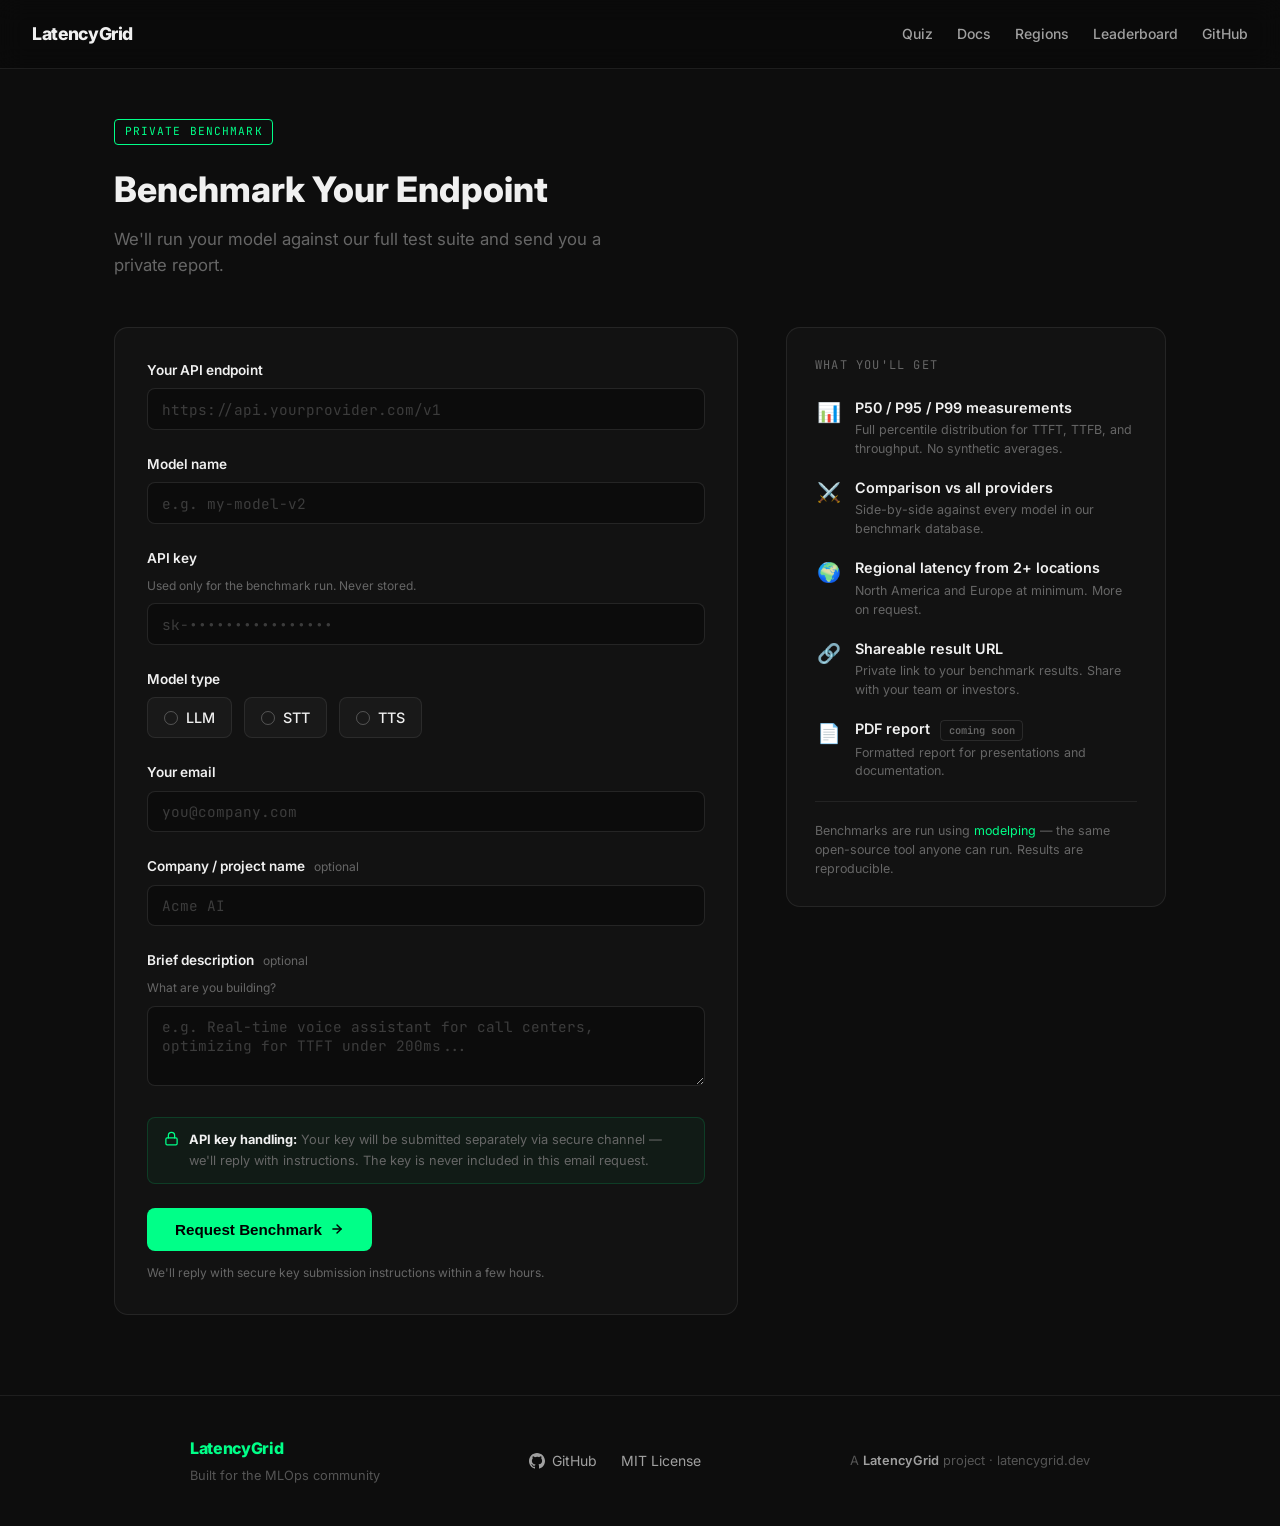
==== benchmark.html @ bfc7b5b6 "feat: stack recommendation quiz, private benchmark form, roadmap update" ====
<!DOCTYPE html>
<html lang="en">
<head>
  <meta charset="UTF-8" />
  <meta name="viewport" content="width=device-width, initial-scale=1.0" />
  <title>Benchmark Your Endpoint — LatencyGrid</title>
  <meta name="description" content="Request a private latency benchmark for your model endpoint. We'll run our full test suite and send you a private P50/P95/P99 report." />

  <meta property="og:title" content="Benchmark Your Endpoint — LatencyGrid" />
  <meta property="og:description" content="Request a private benchmark for your model. P50/P95/P99, regional latency, comparison vs all major providers." />
  <meta property="og:url" content="https://latencygrid.dev/benchmark" />
  <meta property="og:type" content="website" />
  <meta property="og:image" content="https://latencygrid.dev/og-image.png" />
  <meta name="twitter:card" content="summary_large_image" />

  <link rel="preconnect" href="https://fonts.googleapis.com" />
  <link rel="preconnect" href="https://fonts.gstatic.com" crossorigin />
  <link href="https://fonts.googleapis.com/css2?family=Inter:wght@400;500;600;700;800&family=JetBrains+Mono:wght@400;500;600&display=swap" rel="stylesheet" />
  <link rel="stylesheet" href="styles.css" />

  <style>
    /* ── Benchmark page styles ── */
    .benchmark-main {
      max-width: 1100px;
      margin: 0 auto;
      padding: 3rem 1.5rem 5rem;
    }

    .benchmark-header {
      margin-bottom: 3rem;
    }

    .benchmark-header-badge {
      display: inline-block;
      font-size: 0.7rem;
      font-family: 'JetBrains Mono', monospace;
      color: var(--accent);
      border: 1px solid var(--accent);
      padding: 0.2rem 0.6rem;
      border-radius: 4px;
      text-transform: uppercase;
      letter-spacing: 0.1em;
      margin-bottom: 1rem;
    }

    .benchmark-header h1 {
      font-size: 2.2rem;
      font-weight: 800;
      color: var(--text);
      margin-bottom: 0.5rem;
    }

    .benchmark-header p {
      color: var(--dim);
      font-size: 1.05rem;
      max-width: 520px;
    }

    /* Two-col layout */
    .benchmark-layout {
      display: grid;
      grid-template-columns: 1fr 380px;
      gap: 3rem;
      align-items: start;
    }

    @media (max-width: 820px) {
      .benchmark-layout {
        grid-template-columns: 1fr;
      }
      .benchmark-what-youll-get {
        order: -1;
      }
    }

    /* ── Form ── */
    .benchmark-form {
      background: rgba(255,255,255,0.025);
      border: 1px solid rgba(255,255,255,0.08);
      border-radius: 14px;
      padding: 2rem;
    }

    .form-group {
      margin-bottom: 1.5rem;
    }

    .form-label {
      display: block;
      font-size: 0.85rem;
      font-weight: 600;
      color: var(--text);
      margin-bottom: 0.4rem;
    }

    .form-label-optional {
      font-weight: 400;
      color: var(--dim);
      font-size: 0.75rem;
      margin-left: 0.4rem;
    }

    .form-hint {
      font-size: 0.75rem;
      color: var(--dim);
      margin-bottom: 0.5rem;
    }

    .form-input,
    .form-textarea {
      width: 100%;
      background: rgba(0,0,0,0.3);
      border: 1px solid rgba(255,255,255,0.1);
      border-radius: 8px;
      padding: 0.65rem 0.85rem;
      font-size: 0.9rem;
      font-family: 'JetBrains Mono', monospace;
      color: var(--text);
      outline: none;
      transition: border-color 0.2s;
      box-sizing: border-box;
    }

    .form-input::placeholder,
    .form-textarea::placeholder {
      color: rgba(255,255,255,0.2);
    }

    .form-input:focus,
    .form-textarea:focus {
      border-color: rgba(0,255,136,0.4);
    }

    .form-textarea {
      resize: vertical;
      min-height: 80px;
    }

    /* Radio group */
    .form-radio-group {
      display: flex;
      gap: 0.75rem;
      flex-wrap: wrap;
    }

    .form-radio-label {
      display: flex;
      align-items: center;
      gap: 0.5rem;
      cursor: pointer;
      padding: 0.5rem 1rem;
      background: rgba(255,255,255,0.03);
      border: 1.5px solid rgba(255,255,255,0.08);
      border-radius: 8px;
      font-size: 0.9rem;
      font-weight: 500;
      color: var(--text);
      transition: border-color 0.2s, background 0.2s;
      user-select: none;
    }

    .form-radio-label:hover {
      border-color: rgba(255,255,255,0.2);
    }

    .form-radio-label input[type="radio"] {
      display: none;
    }

    .form-radio-label:has(input:checked) {
      border-color: var(--accent);
      background: rgba(0,255,136,0.06);
    }

    .form-radio-dot {
      width: 14px;
      height: 14px;
      border-radius: 50%;
      border: 1.5px solid rgba(255,255,255,0.25);
      display: flex;
      align-items: center;
      justify-content: center;
      flex-shrink: 0;
      transition: border-color 0.2s;
    }

    .form-radio-label:has(input:checked) .form-radio-dot {
      border-color: var(--accent);
      background: var(--accent);
    }

    /* Privacy note */
    .form-privacy-note {
      display: flex;
      align-items: flex-start;
      gap: 0.6rem;
      background: rgba(0,255,136,0.04);
      border: 1px solid rgba(0,255,136,0.15);
      border-radius: 8px;
      padding: 0.75rem 1rem;
      font-size: 0.8rem;
      color: var(--dim);
      margin-bottom: 1.5rem;
    }

    .form-privacy-note svg {
      flex-shrink: 0;
      margin-top: 1px;
      color: var(--accent);
    }

    /* Submit */
    .form-submit {
      display: inline-flex;
      align-items: center;
      gap: 0.5rem;
      padding: 0.8rem 1.75rem;
      background: var(--accent);
      color: #000;
      font-weight: 700;
      font-size: 0.95rem;
      border: none;
      border-radius: 8px;
      cursor: pointer;
      transition: opacity 0.2s, transform 0.15s;
    }

    .form-submit:hover {
      opacity: 0.88;
      transform: translateY(-1px);
    }

    .form-key-note {
      margin-top: 0.75rem;
      font-size: 0.75rem;
      color: var(--dim);
    }

    /* ── Confirmation ── */
    .form-confirmation {
      display: none;
      text-align: center;
      padding: 3rem 1.5rem;
      animation: confReveal 0.4s ease both;
    }

    @keyframes confReveal {
      from { opacity: 0; transform: scale(0.95); }
      to   { opacity: 1; transform: scale(1); }
    }

    .form-confirmation-icon {
      font-size: 3rem;
      margin-bottom: 1rem;
    }

    .form-confirmation h3 {
      font-size: 1.4rem;
      font-weight: 700;
      color: var(--text);
      margin-bottom: 0.5rem;
    }

    .form-confirmation p {
      color: var(--dim);
      font-size: 0.95rem;
    }

    /* ── What you'll get ── */
    .benchmark-what-youll-get {
      position: sticky;
      top: 2rem;
    }

    .wyg-card {
      background: rgba(255,255,255,0.025);
      border: 1px solid rgba(255,255,255,0.08);
      border-radius: 14px;
      padding: 1.75rem;
    }

    .wyg-title {
      font-size: 0.75rem;
      font-family: 'JetBrains Mono', monospace;
      color: var(--dim);
      text-transform: uppercase;
      letter-spacing: 0.1em;
      margin-bottom: 1.25rem;
    }

    .wyg-item {
      display: flex;
      align-items: flex-start;
      gap: 0.75rem;
      margin-bottom: 1.1rem;
    }

    .wyg-item:last-child {
      margin-bottom: 0;
    }

    .wyg-icon {
      font-size: 1.2rem;
      flex-shrink: 0;
      width: 1.75rem;
      text-align: center;
      margin-top: 1px;
    }

    .wyg-item-content {
    }

    .wyg-item-title {
      font-size: 0.9rem;
      font-weight: 600;
      color: var(--text);
      margin-bottom: 0.15rem;
    }

    .wyg-item-sub {
      font-size: 0.78rem;
      color: var(--dim);
      line-height: 1.5;
    }

    .wyg-coming-soon {
      display: inline-block;
      font-size: 0.65rem;
      font-family: 'JetBrains Mono', monospace;
      color: var(--dim);
      border: 1px solid rgba(255,255,255,0.1);
      padding: 0.1rem 0.45rem;
      border-radius: 4px;
      margin-left: 0.4rem;
      vertical-align: middle;
    }

    .wyg-divider {
      border: none;
      border-top: 1px solid rgba(255,255,255,0.07);
      margin: 1.25rem 0;
    }

    .wyg-note {
      font-size: 0.78rem;
      color: var(--dim);
      line-height: 1.5;
    }

    /* CSS variables fallbacks */
    :root {
      --accent: #00ff88;
      --dim: #666;
      --text: #f0f0f0;
      --bg: #0d0d0d;
    }
  </style>
</head>
<body>

  <!-- NAV -->
  <section class="hero" style="padding-bottom: 0; min-height: auto;">
    <nav class="nav">
      <a href="/" class="nav-logo" style="text-decoration:none; color: inherit;">LatencyGrid</a>
      <div class="nav-links">
        <a href="/quiz">Quiz</a>
        <a href="/#quickstart">Docs</a>
        <a href="/regions">Regions</a>
        <a href="/leaderboard">Leaderboard</a>
        <a href="https://github.com/latencygrid/modelping" target="_blank" rel="noopener">GitHub</a>
      </div>
    </nav>
  </section>

  <!-- MAIN -->
  <main class="benchmark-main">

    <div class="benchmark-header">
      <div class="benchmark-header-badge">Private benchmark</div>
      <h1>Benchmark Your Endpoint</h1>
      <p>We'll run your model against our full test suite and send you a private report.</p>
    </div>

    <div class="benchmark-layout">

      <!-- ── Form column ── -->
      <div>
        <div class="benchmark-form" id="benchmarkForm">

          <div class="form-group">
            <label class="form-label" for="apiEndpoint">Your API endpoint</label>
            <input class="form-input" type="url" id="apiEndpoint" name="apiEndpoint"
              placeholder="https://api.yourprovider.com/v1" required />
          </div>

          <div class="form-group">
            <label class="form-label" for="modelName">Model name</label>
            <input class="form-input" type="text" id="modelName" name="modelName"
              placeholder="e.g. my-model-v2" required />
          </div>

          <div class="form-group">
            <label class="form-label" for="apiKey">API key</label>
            <div class="form-hint">Used only for the benchmark run. Never stored.</div>
            <input class="form-input" type="password" id="apiKey" name="apiKey"
              placeholder="sk-••••••••••••••••" autocomplete="off" required />
          </div>

          <div class="form-group">
            <label class="form-label">Model type</label>
            <div class="form-radio-group">
              <label class="form-radio-label">
                <input type="radio" name="modelType" value="LLM" />
                <span class="form-radio-dot"></span>
                LLM
              </label>
              <label class="form-radio-label">
                <input type="radio" name="modelType" value="STT" />
                <span class="form-radio-dot"></span>
                STT
              </label>
              <label class="form-radio-label">
                <input type="radio" name="modelType" value="TTS" />
                <span class="form-radio-dot"></span>
                TTS
              </label>
            </div>
          </div>

          <div class="form-group">
            <label class="form-label" for="email">Your email</label>
            <input class="form-input" type="email" id="email" name="email"
              placeholder="you@company.com" required />
          </div>

          <div class="form-group">
            <label class="form-label" for="company">
              Company / project name
              <span class="form-label-optional">optional</span>
            </label>
            <input class="form-input" type="text" id="company" name="company"
              placeholder="Acme AI" />
          </div>

          <div class="form-group">
            <label class="form-label" for="description">
              Brief description
              <span class="form-label-optional">optional</span>
            </label>
            <div class="form-hint">What are you building?</div>
            <textarea class="form-textarea" id="description" name="description" rows="3"
              placeholder="e.g. Real-time voice assistant for call centers, optimizing for TTFT under 200ms..."></textarea>
          </div>

          <div class="form-privacy-note">
            <svg width="15" height="15" viewBox="0 0 24 24" fill="none" stroke="currentColor" stroke-width="2" stroke-linecap="round" stroke-linejoin="round">
              <rect x="3" y="11" width="18" height="11" rx="2" ry="2"></rect>
              <path d="M7 11V7a5 5 0 0 1 10 0v4"></path>
            </svg>
            <span>
              <strong style="color: var(--text);">API key handling:</strong> Your key will be submitted separately via secure channel — we'll reply with instructions. The key is never included in this email request.
            </span>
          </div>

          <button class="form-submit" onclick="submitForm()">
            Request Benchmark
            <svg width="14" height="14" viewBox="0 0 24 24" fill="none" stroke="currentColor" stroke-width="2.5" stroke-linecap="round" stroke-linejoin="round">
              <line x1="5" y1="12" x2="19" y2="12"></line>
              <polyline points="12 5 19 12 12 19"></polyline>
            </svg>
          </button>
          <div class="form-key-note">We'll reply with secure key submission instructions within a few hours.</div>
        </div>

        <!-- Confirmation -->
        <div class="benchmark-form form-confirmation" id="formConfirmation">
          <div class="form-confirmation-icon">✅</div>
          <h3>Request received.</h3>
          <p>We'll be in touch within 24 hours with your benchmark results.<br>
          Check your inbox — we'll reply with secure key submission instructions first.</p>
        </div>
      </div>

      <!-- ── What you'll get column ── -->
      <div class="benchmark-what-youll-get">
        <div class="wyg-card">
          <div class="wyg-title">What you'll get</div>

          <div class="wyg-item">
            <div class="wyg-icon">📊</div>
            <div class="wyg-item-content">
              <div class="wyg-item-title">P50 / P95 / P99 measurements</div>
              <div class="wyg-item-sub">Full percentile distribution for TTFT, TTFB, and throughput. No synthetic averages.</div>
            </div>
          </div>

          <div class="wyg-item">
            <div class="wyg-icon">⚔️</div>
            <div class="wyg-item-content">
              <div class="wyg-item-title">Comparison vs all providers</div>
              <div class="wyg-item-sub">Side-by-side against every model in our benchmark database.</div>
            </div>
          </div>

          <div class="wyg-item">
            <div class="wyg-icon">🌍</div>
            <div class="wyg-item-content">
              <div class="wyg-item-title">Regional latency from 2+ locations</div>
              <div class="wyg-item-sub">North America and Europe at minimum. More on request.</div>
            </div>
          </div>

          <div class="wyg-item">
            <div class="wyg-icon">🔗</div>
            <div class="wyg-item-content">
              <div class="wyg-item-title">Shareable result URL</div>
              <div class="wyg-item-sub">Private link to your benchmark results. Share with your team or investors.</div>
            </div>
          </div>

          <div class="wyg-item">
            <div class="wyg-icon">📄</div>
            <div class="wyg-item-content">
              <div class="wyg-item-title">
                PDF report
                <span class="wyg-coming-soon">coming soon</span>
              </div>
              <div class="wyg-item-sub">Formatted report for presentations and documentation.</div>
            </div>
          </div>

          <hr class="wyg-divider" />

          <div class="wyg-note">
            Benchmarks are run using <a href="https://github.com/latencygrid/modelping" target="_blank" rel="noopener" style="color: var(--accent);">modelping</a> — the same open-source tool anyone can run. Results are reproducible.
          </div>
        </div>
      </div>

    </div>
  </main>

  <!-- FOOTER -->
  <footer class="footer">
    <div class="container footer-inner">
      <div class="footer-brand">
        <span class="footer-logo">LatencyGrid</span>
        <span class="footer-tagline">Built for the MLOps community</span>
      </div>
      <div class="footer-links">
        <a href="https://github.com/latencygrid/modelping" target="_blank" rel="noopener">
          <svg width="16" height="16" viewBox="0 0 24 24" fill="currentColor">
            <path d="M12 0C5.374 0 0 5.373 0 12c0 5.302 3.438 9.8 8.207 11.387.599.111.793-.261.793-.577v-2.234c-3.338.726-4.033-1.416-4.033-1.416-.546-1.387-1.333-1.756-1.333-1.756-1.089-.745.083-.729.083-.729 1.205.084 1.839 1.237 1.839 1.237 1.07 1.834 2.807 1.304 3.492.997.107-.775.418-1.305.762-1.604-2.665-.305-5.467-1.334-5.467-5.931 0-1.311.469-2.381 1.236-3.221-.124-.303-.535-1.524.117-3.176 0 0 1.008-.322 3.301 1.23A11.509 11.509 0 0 1 12 5.803c1.02.005 2.047.138 3.006.404 2.291-1.552 3.297-1.23 3.297-1.23.653 1.653.242 2.874.118 3.176.77.84 1.235 1.911 1.235 3.221 0 4.609-2.807 5.624-5.479 5.921.43.372.823 1.102.823 2.222v3.293c0 .319.192.694.801.576C20.566 21.797 24 17.3 24 12c0-6.627-5.373-12-12-12z"/>
          </svg>
          GitHub
        </a>
        <a href="https://github.com/latencygrid/modelping/blob/main/LICENSE" target="_blank" rel="noopener">MIT License</a>
      </div>
      <div class="footer-meta">
        A <strong>LatencyGrid</strong> project · <span class="dim">latencygrid.dev</span>
      </div>
    </div>
  </footer>

  <script>
    function submitForm() {
      // Gather values
      var endpoint = document.getElementById('apiEndpoint').value.trim();
      var modelName = document.getElementById('modelName').value.trim();
      var email = document.getElementById('email').value.trim();
      var company = document.getElementById('company').value.trim();
      var description = document.getElementById('description').value.trim();
      var modelTypeEl = document.querySelector('input[name="modelType"]:checked');
      var modelType = modelTypeEl ? modelTypeEl.value : '';

      // Basic validation
      if (!endpoint || !modelName || !email || !modelType) {
        alert('Please fill in the required fields: API endpoint, model name, model type, and email.');
        return;
      }

      // Build mailto body (exclude API key)
      var subject = 'Benchmark Request' + (company ? ' - ' + company : '');
      var bodyLines = [
        'Benchmark Request',
        '─────────────────',
        'API Endpoint: ' + endpoint,
        'Model Name: ' + modelName,
        'Model Type: ' + modelType,
        'Email: ' + email,
        'Company / Project: ' + (company || '(not provided)'),
        '',
        'Description:',
        description || '(not provided)',
        '',
        '─────────────────',
        'Note: API key will be shared separately via secure channel.',
        'Submitted via latencygrid.dev/benchmark'
      ];

      var mailtoUrl = 'mailto:hello@latencygrid.dev'
        + '?subject=' + encodeURIComponent(subject)
        + '&body=' + encodeURIComponent(bodyLines.join('\n'));

      // Open mailto
      window.location.href = mailtoUrl;

      // Show confirmation after a short delay (give client time to open mail app)
      setTimeout(function() {
        document.getElementById('benchmarkForm').style.display = 'none';
        var conf = document.getElementById('formConfirmation');
        conf.style.display = 'block';
      }, 800);
    }
  </script>
</body>
</html>
---- styles.css ----
/* ═══════════════════════════════════════════
   RESET & BASE
════════════════════════════════════════════ */
*, *::before, *::after {
  box-sizing: border-box;
  margin: 0;
  padding: 0;
}

:root {
  --bg: #0a0a0a;
  --bg-2: #111111;
  --bg-3: #181818;
  --bg-terminal: #0d0d0d;
  --border: #1e1e1e;
  --border-2: #2a2a2a;
  --accent: #00ff88;
  --accent-dim: #00cc6a;
  --accent-muted: rgba(0, 255, 136, 0.08);
  --text: #e8e8e8;
  --text-mid: #a0a0a0;
  --text-dim: #555;
  --red: #ff5f56;
  --yellow: #ffbd2e;
  --green-dot: #27c93f;
  --row-fast: #00ff88;
  --row-fast-bg: rgba(0, 255, 136, 0.06);
  --row-slow: #ff6b4a;
  --row-slow-bg: rgba(255, 107, 74, 0.07);
  --font-sans: 'Inter', -apple-system, BlinkMacSystemFont, sans-serif;
  --font-mono: 'JetBrains Mono', 'Fira Code', 'Cascadia Code', Consolas, monospace;
  --radius: 10px;
  --radius-sm: 6px;
}

html {
  scroll-behavior: smooth;
}

body {
  background: var(--bg);
  color: var(--text);
  font-family: var(--font-sans);
  font-size: 16px;
  line-height: 1.6;
  -webkit-font-smoothing: antialiased;
  -moz-osx-font-smoothing: grayscale;
}

a {
  color: inherit;
  text-decoration: none;
}

/* ═══════════════════════════════════════════
   NAV
════════════════════════════════════════════ */
.nav {
  display: flex;
  align-items: center;
  justify-content: space-between;
  padding: 1.25rem 2rem;
  border-bottom: 1px solid var(--border);
  position: sticky;
  top: 0;
  background: rgba(10, 10, 10, 0.92);
  backdrop-filter: blur(12px);
  z-index: 100;
}

.nav-logo {
  font-family: var(--font-sans);
  font-weight: 800;
  font-size: 1.1rem;
  letter-spacing: -0.02em;
  color: var(--accent);
}

.nav-links {
  display: flex;
  gap: 1.5rem;
}

.nav-links a {
  color: var(--text-mid);
  font-size: 0.875rem;
  font-weight: 500;
  transition: color 0.15s;
}

.nav-links a:hover {
  color: var(--text);
}

/* ═══════════════════════════════════════════
   HERO
════════════════════════════════════════════ */
.hero {
  min-height: 100vh;
  display: flex;
  flex-direction: column;
}

.hero-content {
  flex: 1;
  display: flex;
  flex-direction: column;
  align-items: center;
  justify-content: center;
  text-align: center;
  padding: 5rem 2rem 4rem;
  max-width: 800px;
  margin: 0 auto;
  width: 100%;
}

.hero-badge {
  display: inline-block;
  background: var(--accent-muted);
  border: 1px solid rgba(0, 255, 136, 0.2);
  color: var(--accent);
  font-family: var(--font-mono);
  font-size: 0.72rem;
  font-weight: 500;
  letter-spacing: 0.05em;
  text-transform: uppercase;
  padding: 0.3rem 0.9rem;
  border-radius: 100px;
  margin-bottom: 2rem;
}

.hero-title {
  margin-bottom: 1rem;
}

.wordmark {
  font-size: clamp(3rem, 8vw, 5.5rem);
  font-weight: 800;
  letter-spacing: -0.04em;
  background: linear-gradient(135deg, #ffffff 0%, #a0a0a0 100%);
  -webkit-background-clip: text;
  -webkit-text-fill-color: transparent;
  background-clip: text;
  line-height: 1;
}

.hero-tagline {
  font-size: clamp(1rem, 2.5vw, 1.25rem);
  color: var(--accent);
  font-weight: 600;
  margin-bottom: 1rem;
  letter-spacing: -0.01em;
}

.hero-sub {
  font-size: 1rem;
  color: var(--text-mid);
  max-width: 520px;
  line-height: 1.7;
  margin-bottom: 2.5rem;
}

/* CTAs */
.hero-ctas {
  display: flex;
  align-items: center;
  gap: 1rem;
  flex-wrap: wrap;
  justify-content: center;
  margin-bottom: 4rem;
}

.pip-cmd {
  display: flex;
  align-items: center;
  gap: 0.6rem;
  background: var(--bg-3);
  border: 1px solid var(--border-2);
  border-radius: var(--radius-sm);
  padding: 0.65rem 1rem;
  font-family: var(--font-mono);
  font-size: 0.9rem;
  cursor: pointer;
  transition: border-color 0.15s, background 0.15s;
  user-select: none;
}

.pip-cmd:hover {
  border-color: rgba(0, 255, 136, 0.3);
  background: var(--bg-2);
}

.pip-cmd.copied {
  border-color: var(--accent);
  background: var(--accent-muted);
}

.pip-prompt {
  color: var(--accent);
  font-weight: 600;
}

.pip-text {
  color: var(--text);
}

.copy-btn {
  background: none;
  border: none;
  cursor: pointer;
  color: var(--text-dim);
  padding: 0;
  display: flex;
  align-items: center;
  transition: color 0.15s;
  line-height: 1;
}

.copy-btn:hover {
  color: var(--accent);
}

.btn-github {
  display: inline-flex;
  align-items: center;
  gap: 0.4rem;
  background: var(--bg-3);
  border: 1px solid var(--border-2);
  color: var(--text);
  font-size: 0.9rem;
  font-weight: 500;
  padding: 0.65rem 1.2rem;
  border-radius: var(--radius-sm);
  transition: border-color 0.15s, color 0.15s;
}

.btn-github:hover {
  border-color: var(--border-2);
  color: var(--accent);
}

/* ═══════════════════════════════════════════
   TERMINAL COMPONENT
════════════════════════════════════════════ */
.terminal-window {
  background: var(--bg-terminal);
  border: 1px solid var(--border-2);
  border-radius: var(--radius);
  overflow: hidden;
  width: 100%;
  box-shadow: 0 20px 60px rgba(0, 0, 0, 0.5), 0 0 0 1px rgba(255,255,255,0.03);
}

.terminal-bar {
  display: flex;
  align-items: center;
  gap: 0.5rem;
  padding: 0.75rem 1rem;
  background: var(--bg-3);
  border-bottom: 1px solid var(--border);
}

.dot {
  width: 12px;
  height: 12px;
  border-radius: 50%;
}

.dot.red    { background: var(--red); }
.dot.yellow { background: var(--yellow); }
.dot.green-dot { background: var(--green-dot); }

.terminal-title {
  margin-left: 0.5rem;
  font-family: var(--font-mono);
  font-size: 0.72rem;
  color: var(--text-dim);
  flex: 1;
  text-align: center;
}

.terminal-body {
  padding: 1.5rem;
  font-family: var(--font-mono);
  font-size: 0.82rem;
  line-height: 1.7;
  overflow-x: auto;
}

/* ═══════════════════════════════════════════
   HERO TERMINAL (animated)
════════════════════════════════════════════ */
.hero-terminal {
  width: 100%;
  max-width: 680px;
}

.hero-term-body {
  text-align: left;
}

.typewriter-wrap {
  margin-bottom: 1rem;
  white-space: nowrap;
  overflow: hidden;
}

.term-prompt {
  color: var(--accent);
  font-weight: 600;
}

.typewriter {
  color: var(--text);
  display: inline-block;
  overflow: hidden;
  white-space: nowrap;
  width: 0;
  animation: typing 1.5s steps(55) 0.3s forwards;
  vertical-align: middle;
}

.cursor {
  color: var(--accent);
  animation: blink 1s step-end infinite;
  font-weight: 100;
}

@keyframes typing {
  to { width: 88ch; }
}

@keyframes blink {
  0%, 100% { opacity: 1; }
  50% { opacity: 0; }
}

.term-line {
  white-space: pre;
  opacity: 0;
  animation: fadeUp 0.4s ease forwards;
  animation-delay: var(--d);
}

@keyframes fadeUp {
  from { opacity: 0; transform: translateY(4px); }
  to   { opacity: 1; transform: translateY(0); }
}

.term-output .accent {
  color: var(--accent);
  font-weight: 600;
}

.term-output .header-row {
  color: var(--text-mid);
}

.term-output .row-fast {
  color: var(--row-fast);
  background: var(--row-fast-bg);
  border-radius: 3px;
}

.term-output .row-mid {
  color: var(--text);
}

.term-output .row-slow {
  color: var(--row-slow);
  background: var(--row-slow-bg);
  border-radius: 3px;
}

.term-output .row-success {
  color: var(--accent);
}

/* ═══════════════════════════════════════════
   SAMPLE OUTPUT TERMINAL
════════════════════════════════════════════ */
.sample-body pre {
  font-family: var(--font-mono);
  font-size: 0.82rem;
  line-height: 1.75;
  white-space: pre;
  overflow-x: auto;
  color: var(--text);
}

.sample-body .dim    { color: var(--text-mid); }
.sample-body .accent { color: var(--accent); font-weight: 600; }
.sample-body .col-header { color: var(--text-mid); }

.sample-body .row-best {
  color: var(--row-fast);
  background: var(--row-fast-bg);
  display: block;
  border-radius: 3px;
}

.sample-body .row-good {
  color: #7dffb8;
  display: block;
}

.sample-body .row-mid2 {
  color: var(--text);
  display: block;
}

.sample-body .row-worst {
  color: var(--row-slow);
  background: var(--row-slow-bg);
  display: block;
  border-radius: 3px;
}

.sample-body .row-success {
  color: var(--accent);
}

/* ═══════════════════════════════════════════
   SECTIONS
════════════════════════════════════════════ */
.section {
  padding: 6rem 2rem;
}

.container {
  max-width: 900px;
  margin: 0 auto;
}

.section-title {
  font-size: clamp(1.6rem, 4vw, 2.2rem);
  font-weight: 700;
  letter-spacing: -0.03em;
  margin-bottom: 0.75rem;
  text-align: center;
}

.section-sub {
  text-align: center;
  color: var(--text-mid);
  font-size: 1rem;
  margin-bottom: 3rem;
  max-width: 540px;
  margin-left: auto;
  margin-right: auto;
}

/* Alternating bg */
.sample-section   { background: var(--bg); }
.features-section { background: var(--bg-2); border-top: 1px solid var(--border); border-bottom: 1px solid var(--border); }
.quickstart-section { background: var(--bg); }
.roadmap-section  { background: var(--bg-2); border-top: 1px solid var(--border); border-bottom: 1px solid var(--border); }
.providers-section  { background: var(--bg); border-top: 1px solid var(--border); }

/* ═══════════════════════════════════════════
   FEATURES GRID
════════════════════════════════════════════ */
.features-grid {
  display: grid;
  grid-template-columns: repeat(3, 1fr);
  gap: 1.5rem;
}

.feature-card {
  background: var(--bg-3);
  border: 1px solid var(--border-2);
  border-radius: var(--radius);
  padding: 1.75rem 1.5rem;
  transition: border-color 0.2s;
}

.feature-card:hover {
  border-color: rgba(0, 255, 136, 0.25);
}

.feature-icon {
  font-size: 1.75rem;
  margin-bottom: 1rem;
}

.feature-card h3 {
  font-size: 1rem;
  font-weight: 700;
  margin-bottom: 0.5rem;
  color: var(--text);
}

.feature-card p {
  font-size: 0.875rem;
  color: var(--text-mid);
  line-height: 1.65;
}

.feature-card code {
  font-family: var(--font-mono);
  font-size: 0.8rem;
  color: var(--accent);
  background: var(--accent-muted);
  padding: 0.1em 0.4em;
  border-radius: 3px;
}

/* ═══════════════════════════════════════════
   QUICK START TERMINAL
════════════════════════════════════════════ */
.code-body pre {
  font-family: var(--font-mono);
  font-size: 0.82rem;
  line-height: 1.8;
  color: var(--text);
  overflow-x: auto;
}

.code-body .comment  { color: #555; }
.code-body .cmd      { color: var(--text); }
.code-body .keyword  { color: #c792ea; }
.code-body .var      { color: #82aaff; }

/* ═══════════════════════════════════════════
   ROADMAP
════════════════════════════════════════════ */
.roadmap-list {
  display: flex;
  flex-direction: column;
  gap: 0.75rem;
  max-width: 560px;
  margin: 0 auto;
}

.roadmap-item {
  font-size: 0.95rem;
  line-height: 1.5;
  padding: 0.15rem 0;
  list-style: none;
}

.roadmap-done {
  color: var(--accent);
}

.roadmap-pending {
  color: var(--text-dim);
}

/* ═══════════════════════════════════════════
   PROVIDERS
════════════════════════════════════════════ */
.providers-rows {
  display: flex;
  flex-direction: column;
  gap: 2rem;
}

.provider-row {
  display: flex;
  align-items: flex-start;
  gap: 1.25rem;
}

.provider-row-label {
  font-family: var(--font-mono);
  font-size: 0.72rem;
  font-weight: 600;
  color: var(--text-dim);
  letter-spacing: 0.08em;
  text-transform: uppercase;
  min-width: 2.5rem;
  padding-top: 0.55rem;
  flex-shrink: 0;
}

.providers-grid {
  display: flex;
  flex-wrap: wrap;
  gap: 0.75rem;
}

.provider-badge {
  display: inline-flex;
  align-items: center;
  gap: 0.5rem;
  background: var(--bg-3);
  border: 1px solid var(--border-2);
  border-radius: 100px;
  padding: 0.5rem 1.1rem;
  font-size: 0.875rem;
  font-weight: 500;
  transition: border-color 0.15s, transform 0.15s;
}

.provider-badge:hover {
  transform: translateY(-2px);
}

.provider-dot {
  width: 7px;
  height: 7px;
  border-radius: 50%;
  flex-shrink: 0;
}

.openai   .provider-dot { background: #74aa9c; }
.anthropic .provider-dot { background: #d4a5a5; }
.google   .provider-dot { background: #4285f4; }
.groq     .provider-dot { background: #f55036; }
.fireworks .provider-dot { background: #ff6b2b; }
.together  .provider-dot { background: #8b5cf6; }
.mistral   .provider-dot { background: #f7931e; }
.cohere    .provider-dot { background: #39594d; }

.openai:hover   { border-color: rgba(116, 170, 156, 0.4); }
.anthropic:hover { border-color: rgba(212, 165, 165, 0.4); }
.google:hover   { border-color: rgba(66, 133, 244, 0.4); }
.groq:hover     { border-color: rgba(245, 80, 54, 0.4); }
.fireworks:hover { border-color: rgba(255, 107, 43, 0.4); }
.together:hover  { border-color: rgba(139, 92, 246, 0.4); }
.mistral:hover   { border-color: rgba(247, 147, 30, 0.4); }
.cohere:hover    { border-color: rgba(57, 89, 77, 0.5); }

/* STT providers */
.groq-whisper .provider-dot    { background: #f55036; }
.openai-whisper .provider-dot  { background: #74aa9c; }
.deepgram .provider-dot        { background: #13ef95; }
.assemblyai .provider-dot      { background: #5965e0; }
.gladia .provider-dot          { background: #e04f96; }

.groq-whisper:hover    { border-color: rgba(245, 80, 54, 0.4); }
.openai-whisper:hover  { border-color: rgba(116, 170, 156, 0.4); }
.deepgram:hover        { border-color: rgba(19, 239, 149, 0.4); }
.assemblyai:hover      { border-color: rgba(89, 101, 224, 0.4); }
.gladia:hover          { border-color: rgba(224, 79, 150, 0.4); }

/* TTS providers */
.elevenlabs .provider-dot   { background: #f5c842; }
.cartesia .provider-dot     { background: #00ff88; }
.fish-audio .provider-dot   { background: #4fc3f7; }
.playht .provider-dot       { background: #7c3aed; }
.deepgram-aura .provider-dot { background: #13ef95; }
.lmnt .provider-dot         { background: #ff7043; }

.elevenlabs:hover   { border-color: rgba(245, 200, 66, 0.4); }
.cartesia:hover     { border-color: rgba(0, 255, 136, 0.4); }
.fish-audio:hover   { border-color: rgba(79, 195, 247, 0.4); }
.playht:hover       { border-color: rgba(124, 58, 237, 0.4); }
.deepgram-aura:hover { border-color: rgba(19, 239, 149, 0.4); }
.lmnt:hover         { border-color: rgba(255, 112, 67, 0.4); }

/* ═══════════════════════════════════════════
   FOOTER
════════════════════════════════════════════ */
.footer {
  border-top: 1px solid var(--border);
  padding: 2.5rem 2rem;
  background: var(--bg);
}

.footer-inner {
  display: flex;
  align-items: center;
  justify-content: space-between;
  flex-wrap: wrap;
  gap: 1.5rem;
}

.footer-brand {
  display: flex;
  flex-direction: column;
  gap: 0.25rem;
}

.footer-logo {
  font-weight: 800;
  font-size: 1rem;
  letter-spacing: -0.02em;
  color: var(--accent);
}

.footer-tagline {
  font-size: 0.8rem;
  color: var(--text-dim);
}

.footer-links {
  display: flex;
  align-items: center;
  gap: 1.5rem;
}

.footer-links a {
  display: inline-flex;
  align-items: center;
  gap: 0.4rem;
  color: var(--text-mid);
  font-size: 0.875rem;
  transition: color 0.15s;
}

.footer-links a:hover {
  color: var(--text);
}

.footer-meta {
  font-size: 0.8rem;
  color: var(--text-dim);
}

.footer-meta strong {
  color: var(--text-mid);
  font-weight: 600;
}

.dim { color: var(--text-dim); }

/* ═══════════════════════════════════════════
   RESPONSIVE
════════════════════════════════════════════ */
@media (max-width: 768px) {
  .nav { padding: 1rem 1.25rem; }

  .hero-content { padding: 3rem 1.25rem 3rem; }

  .hero-ctas { flex-direction: column; align-items: stretch; }
  .pip-cmd { justify-content: space-between; }
  .btn-github { justify-content: center; }

  .features-grid { grid-template-columns: 1fr; }

  .section { padding: 4rem 1.25rem; }

  .footer-inner { flex-direction: column; align-items: flex-start; }

  .terminal-body { padding: 1rem; font-size: 0.75rem; }
  .sample-body pre, .code-body pre { font-size: 0.72rem; }
}

@media (max-width: 480px) {
  .wordmark { font-size: 2.5rem; }
  .providers-grid { gap: 0.5rem; }
  .provider-badge { font-size: 0.8rem; padding: 0.45rem 0.9rem; }
}

/* ═══════════════════════════════════════════
   LEADERBOARD
════════════════════════════════════════════ */
.leaderboard-section {
  background: var(--bg-2);
  border-top: 1px solid var(--border);
  border-bottom: 1px solid var(--border);
}

.leaderboard-container {
  max-width: 860px;
}

/* Section subtitle link */
.section-sub-link {
  display: inline-block;
  margin-left: 0.6rem;
  color: var(--accent);
  font-size: 0.875rem;
  font-weight: 500;
  transition: opacity 0.15s;
}
.section-sub-link:hover { opacity: 0.75; }

/* Metadata badges */
.lb-meta {
  display: flex;
  flex-wrap: wrap;
  justify-content: center;
  gap: 0.5rem;
  margin-bottom: 2rem;
}

.lb-meta-badge {
  display: inline-block;
  background: var(--bg-3);
  border: 1px solid var(--border-2);
  color: var(--text-mid);
  font-family: var(--font-mono);
  font-size: 0.72rem;
  padding: 0.3rem 0.8rem;
  border-radius: 100px;
  white-space: nowrap;
}

/* Tabs */
.lb-tabs {
  display: flex;
  gap: 0;
  border-bottom: 1px solid var(--border-2);
  margin-bottom: 0;
}

.lb-tab {
  background: none;
  border: none;
  color: var(--text-dim);
  font-family: var(--font-sans);
  font-size: 0.875rem;
  font-weight: 500;
  padding: 0.65rem 1.25rem;
  cursor: pointer;
  border-bottom: 2px solid transparent;
  margin-bottom: -1px;
  transition: color 0.15s, border-color 0.15s;
}

.lb-tab:hover {
  color: var(--text-mid);
}

.lb-tab.active {
  color: var(--accent);
  border-bottom-color: var(--accent);
}

/* Panel */
.lb-panel {
  padding: 1.5rem 0 0;
}

/* Table */
.lb-table-wrap {
  overflow-x: auto;
  -webkit-overflow-scrolling: touch;
}

.lb-table {
  width: 100%;
  border-collapse: collapse;
  font-size: 0.875rem;
  min-width: 480px;
}

.lb-table thead tr {
  border-bottom: 1px solid var(--border-2);
}

.lb-table th {
  text-align: left;
  font-size: 0.75rem;
  font-weight: 600;
  color: var(--text-dim);
  text-transform: uppercase;
  letter-spacing: 0.06em;
  padding: 0.5rem 0.75rem;
}

.lb-th-num {
  text-align: right;
}

.lb-table tbody tr {
  border-bottom: 1px solid rgba(255,255,255,0.04);
  transition: background 0.1s;
}

.lb-table tbody tr:hover {
  background: rgba(255,255,255,0.03);
}

.lb-table tbody tr:last-child {
  border-bottom: none;
}

/* Fastest row highlight */
.lb-row-fastest {
  border-left: 2px solid rgba(0, 255, 136, 0.4) !important;
}

.lb-table td {
  padding: 0.65rem 0.75rem;
  vertical-align: middle;
}

.lb-model {
  font-family: var(--font-mono);
  font-size: 0.82rem;
  color: var(--text);
}

.lb-provider {
  display: flex;
  align-items: center;
  gap: 0.45rem;
  color: var(--text-mid);
  font-size: 0.82rem;
}

.lb-dot {
  width: 7px;
  height: 7px;
  border-radius: 50%;
  flex-shrink: 0;
  display: inline-block;
}

.lb-val {
  text-align: right;
  font-family: var(--font-mono);
  font-size: 0.82rem;
  color: var(--text-mid);
}

/* TTFT / latency color coding */
.lb-green { color: #00ff88 !important; }
.lb-red   { color: #ff6b4a !important; }

/* RTF color coding */
.lb-rtf-green  { color: #00ff88 !important; }
.lb-rtf-yellow { color: #ffbd2e !important; }
.lb-rtf-red    { color: #ff6b4a !important; }

/* ── Pipeline chart ── */
.lb-pipeline {
  padding: 1rem 0 1.5rem;
}

.pipeline-route {
  font-family: var(--font-mono);
  font-size: 0.82rem;
  color: var(--text-mid);
  margin-bottom: 1.5rem;
  text-align: center;
}

.pipeline-bar-wrap {
  margin-bottom: 0.75rem;
}

.pipeline-bar {
  display: flex;
  height: 48px;
  border-radius: var(--radius-sm);
  overflow: hidden;
  gap: 2px;
}

.pipeline-seg {
  display: flex;
  align-items: center;
  justify-content: center;
  min-width: 60px;
  transition: opacity 0.15s;
}

.pipeline-seg:hover { opacity: 0.85; }

.seg-stt { background: #3b82f6; }
.seg-llm { background: #8b5cf6; }
.seg-tts { background: #00aa55; }

.seg-label {
  font-family: var(--font-mono);
  font-size: 0.72rem;
  font-weight: 600;
  color: rgba(255,255,255,0.9);
  text-align: center;
  line-height: 1.3;
}

.pipeline-bar-note {
  font-size: 0.75rem;
  color: var(--text-dim);
  text-align: center;
  margin-top: 0.5rem;
  line-height: 1.5;
}

.pipeline-total {
  text-align: center;
  font-size: 1rem;
  color: var(--text-mid);
  margin: 1.25rem 0 1rem;
}

.pipeline-total strong {
  color: var(--accent);
  font-family: var(--font-mono);
  font-weight: 700;
  font-size: 1.1rem;
}

.pipeline-legend {
  display: flex;
  justify-content: center;
  gap: 1.5rem;
}

.legend-item {
  display: flex;
  align-items: center;
  gap: 0.4rem;
  font-size: 0.8rem;
  color: var(--text-dim);
}

.legend-dot {
  width: 10px;
  height: 10px;
  border-radius: 2px;
  flex-shrink: 0;
}

/* ── CTA box ── */
.lb-cta {
  margin-top: 2.5rem;
  display: flex;
  align-items: center;
  justify-content: space-between;
  gap: 1.5rem;
  background: var(--bg-3);
  border: 1px solid var(--border-2);
  border-left: 3px solid rgba(0, 255, 136, 0.35);
  border-radius: var(--radius);
  padding: 1.25rem 1.5rem;
  flex-wrap: wrap;
}

.lb-cta-text {
  display: flex;
  flex-direction: column;
  gap: 0.25rem;
}

.lb-cta-text strong {
  color: var(--text);
  font-size: 0.95rem;
  font-weight: 600;
}

.lb-cta-text span {
  color: var(--text-mid);
  font-size: 0.85rem;
}

.lb-cta-link {
  display: inline-block;
  color: var(--accent);
  font-family: var(--font-mono);
  font-size: 0.875rem;
  font-weight: 600;
  white-space: nowrap;
  border: 1px solid rgba(0, 255, 136, 0.25);
  padding: 0.5rem 1rem;
  border-radius: var(--radius-sm);
  transition: border-color 0.15s, background 0.15s;
}

.lb-cta-link:hover {
  border-color: rgba(0, 255, 136, 0.5);
  background: var(--accent-muted);
}

/* Section background */
.sample-section   { background: var(--bg); }

/* Responsive leaderboard */
@media (max-width: 640px) {
  .lb-cta {
    flex-direction: column;
    align-items: flex-start;
  }
  .pipeline-seg .seg-label { font-size: 0.65rem; }
  .lb-tab { padding: 0.65rem 0.9rem; font-size: 0.82rem; }
}

/* ═══════════════════════════════════════════
   SCROLLBAR
════════════════════════════════════════════ */
::-webkit-scrollbar { width: 6px; height: 6px; }
::-webkit-scrollbar-track { background: transparent; }
::-webkit-scrollbar-thumb { background: var(--border-2); border-radius: 3px; }
::-webkit-scrollbar-thumb:hover { background: #333; }

/* ═══════════════════════════════════════════
   SELECTION
════════════════════════════════════════════ */
::selection {
  background: rgba(0, 255, 136, 0.2);
  color: var(--text);
}

/* ═══════════════════════════════════════════
   HERO STAT BAR
════════════════════════════════════════════ */
.hero-stat-bar {
  display: flex;
  align-items: center;
  gap: 0;
  background: #0d0d0d;
  border: 1px solid #1e1e1e;
  border-radius: 10px;
  padding: 18px 24px;
  margin-bottom: 28px;
  flex-wrap: wrap;
}

.hero-stat-item {
  display: flex;
  flex-direction: column;
  gap: 4px;
  flex: 1;
  min-width: 160px;
  padding: 0 20px;
}

.hero-stat-item:first-child {
  padding-left: 0;
}

.hero-stat-label {
  font-size: 11px;
  text-transform: uppercase;
  letter-spacing: 0.08em;
  color: #666;
  font-weight: 500;
}

.hero-stat-value {
  font-family: 'JetBrains Mono', monospace;
  font-size: 28px;
  font-weight: 600;
  color: var(--accent);
  line-height: 1;
}

.hero-stat-meta {
  font-size: 12px;
  color: #555;
  white-space: nowrap;
  overflow: hidden;
  text-overflow: ellipsis;
}

.hero-stat-divider {
  width: 1px;
  height: 48px;
  background: #1e1e1e;
  flex-shrink: 0;
}

@media (max-width: 640px) {
  .hero-stat-bar {
    flex-direction: column;
    align-items: flex-start;
    gap: 16px;
  }
  .hero-stat-divider {
    width: 100%;
    height: 1px;
  }
  .hero-stat-item {
    padding: 0;
  }
  .hero-stat-meta {
    white-space: normal;
  }
}

/* ═══════════════════════════════════════════
   PIPELINE MATRIX
════════════════════════════════════════════ */
.matrix-section {
  background: var(--bg-2);
}

.matrix-table-wrap {
  overflow-x: auto;
  -webkit-overflow-scrolling: touch;
  border: 1px solid var(--border);
  border-radius: 10px;
  margin: 24px 0 16px;
}

.matrix-table {
  width: 100%;
  min-width: 560px;
  border-collapse: collapse;
  font-size: 14px;
}

.matrix-table thead th {
  background: #111;
  color: #888;
  font-size: 12px;
  font-weight: 600;
  text-transform: uppercase;
  letter-spacing: 0.06em;
  padding: 14px 16px;
  text-align: center;
  border-bottom: 1px solid var(--border);
}

.matrix-corner {
  text-align: left !important;
  color: #555 !important;
}

.matrix-row-label {
  padding: 14px 16px;
  font-size: 13px;
  font-weight: 500;
  color: #bbb;
  border-right: 1px solid var(--border);
  white-space: nowrap;
  background: #111;
}

.matrix-cell {
  padding: 14px 16px;
  text-align: center;
  font-family: 'JetBrains Mono', monospace;
  font-size: 14px;
  font-weight: 600;
  border: 1px solid var(--border);
}

.matrix-table tbody tr:hover .matrix-cell {
  filter: brightness(1.15);
}

.cell-green {
  background: rgba(0, 200, 80, 0.12);
  color: #00e070;
}

.cell-yellow {
  background: rgba(255, 200, 0, 0.10);
  color: #f0b800;
}

.cell-red {
  background: rgba(255, 60, 60, 0.10);
  color: #ff5555;
}

.matrix-legend {
  display: flex;
  gap: 20px;
  align-items: center;
  margin-bottom: 16px;
}

.matrix-legend-item {
  display: flex;
  align-items: center;
  gap: 8px;
  font-size: 13px;
  color: #666;
}

.matrix-legend-dot {
  width: 12px;
  height: 12px;
  border-radius: 3px;
  display: inline-block;
}

.matrix-note {
  font-size: 13px;
  color: #555;
  margin-top: 8px;
}

.matrix-note code {
  font-family: 'JetBrains Mono', monospace;
  font-size: 12px;
  background: #151515;
  padding: 2px 6px;
  border-radius: 4px;
  color: #888;
}

@media (max-width: 640px) {
  .matrix-table-wrap {
    border-radius: 8px;
  }
}
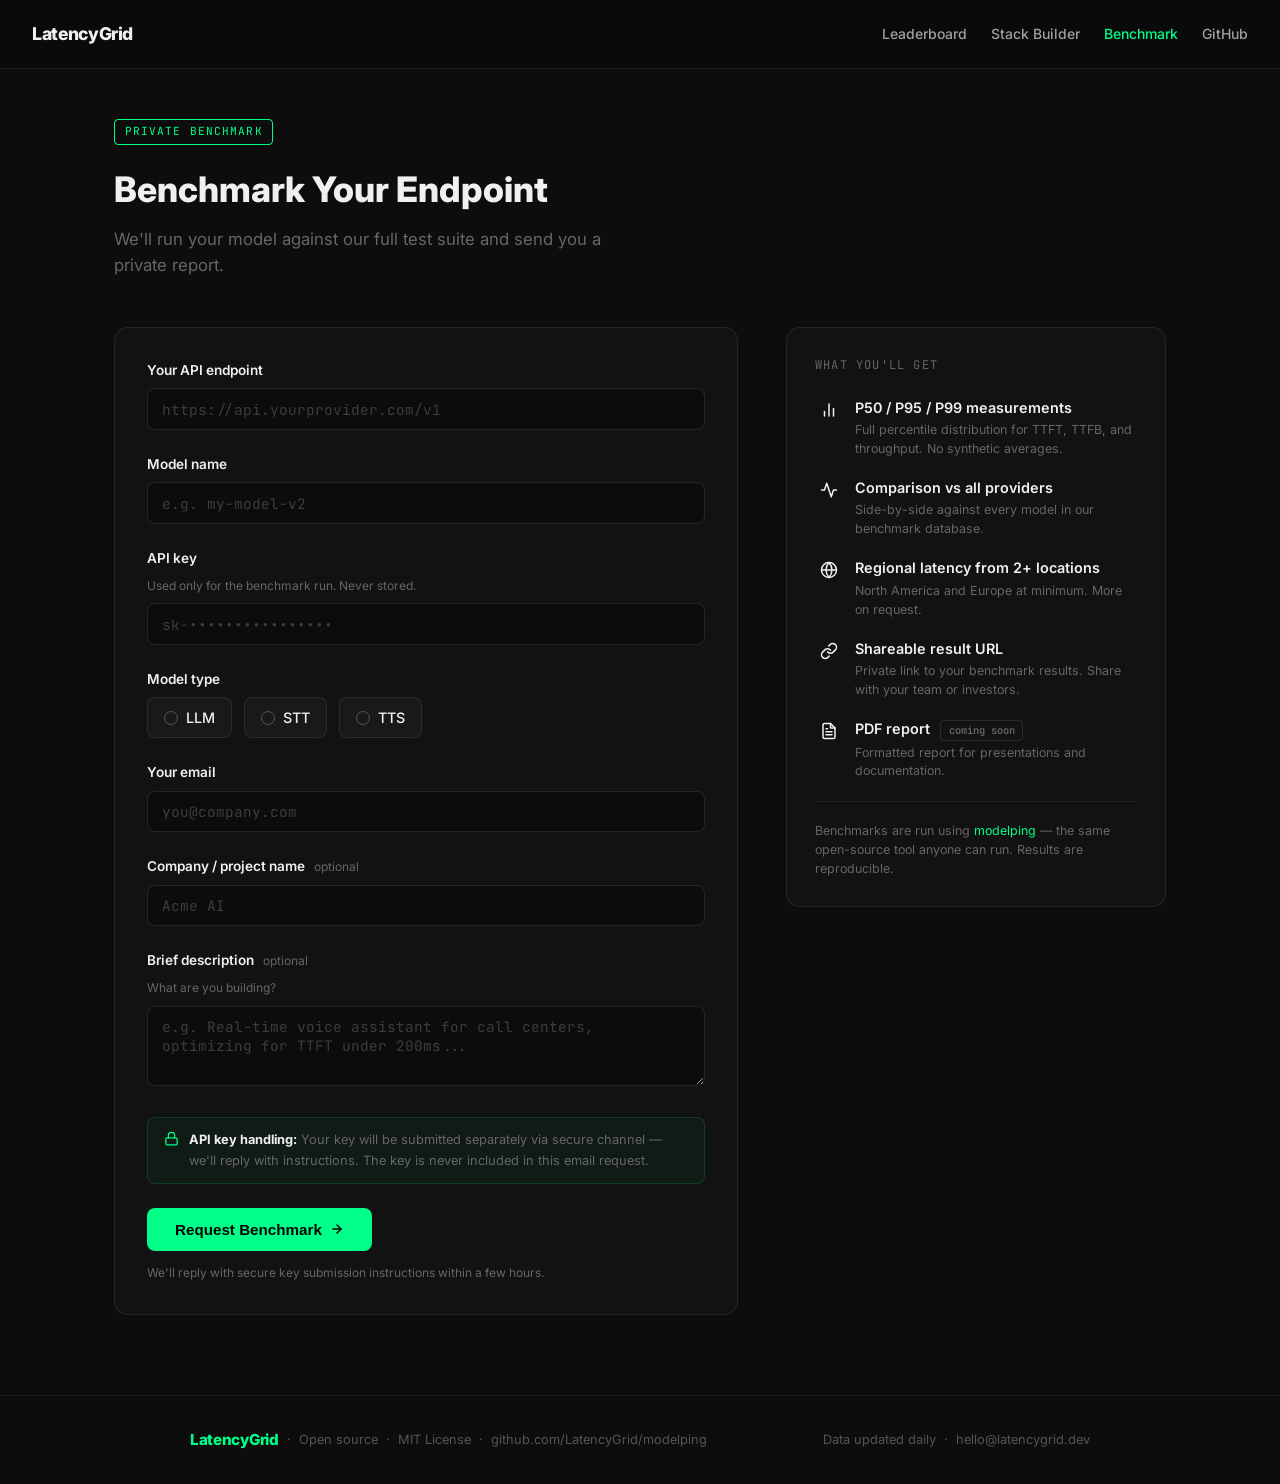
==== commit 86564d14: "redesign: data-forward homepage, interactive matrix, no emojis, stack builder" ====
--- a/benchmark.html
+++ b/benchmark.html
@@ -363,11 +363,10 @@
     <nav class="nav">
       <a href="/" class="nav-logo" style="text-decoration:none; color: inherit;">LatencyGrid</a>
       <div class="nav-links">
-        <a href="/quiz">Quiz</a>
-        <a href="/#quickstart">Docs</a>
-        <a href="/regions">Regions</a>
         <a href="/leaderboard">Leaderboard</a>
-        <a href="https://github.com/latencygrid/modelping" target="_blank" rel="noopener">GitHub</a>
+        <a href="/quiz">Stack Builder</a>
+        <a href="/benchmark" class="nav-active">Benchmark</a>
+        <a href="https://github.com/LatencyGrid/modelping" target="_blank" rel="noopener">GitHub</a>
       </div>
     </nav>
   </section>
@@ -474,7 +473,9 @@
 
         <!-- Confirmation -->
         <div class="benchmark-form form-confirmation" id="formConfirmation">
-          <div class="form-confirmation-icon">✅</div>
+          <div class="form-confirmation-icon">
+            <svg width="28" height="28" viewBox="0 0 24 24" fill="none" stroke="#00ff88" stroke-width="2.5" stroke-linecap="round" stroke-linejoin="round"><polyline points="20 6 9 17 4 12"></polyline></svg>
+          </div>
           <h3>Request received.</h3>
           <p>We'll be in touch within 24 hours with your benchmark results.<br>
           Check your inbox — we'll reply with secure key submission instructions first.</p>
@@ -487,7 +488,7 @@
           <div class="wyg-title">What you'll get</div>
 
           <div class="wyg-item">
-            <div class="wyg-icon">📊</div>
+            <div class="wyg-icon"><svg width="18" height="18" viewBox="0 0 24 24" fill="none" stroke="currentColor" stroke-width="2" stroke-linecap="round" stroke-linejoin="round"><line x1="18" y1="20" x2="18" y2="10"></line><line x1="12" y1="20" x2="12" y2="4"></line><line x1="6" y1="20" x2="6" y2="14"></line></svg></div>
             <div class="wyg-item-content">
               <div class="wyg-item-title">P50 / P95 / P99 measurements</div>
               <div class="wyg-item-sub">Full percentile distribution for TTFT, TTFB, and throughput. No synthetic averages.</div>
@@ -495,7 +496,7 @@
           </div>
 
           <div class="wyg-item">
-            <div class="wyg-icon">⚔️</div>
+            <div class="wyg-icon"><svg width="18" height="18" viewBox="0 0 24 24" fill="none" stroke="currentColor" stroke-width="2" stroke-linecap="round" stroke-linejoin="round"><polyline points="22 12 18 12 15 21 9 3 6 12 2 12"></polyline></svg></div>
             <div class="wyg-item-content">
               <div class="wyg-item-title">Comparison vs all providers</div>
               <div class="wyg-item-sub">Side-by-side against every model in our benchmark database.</div>
@@ -503,7 +504,7 @@
           </div>
 
           <div class="wyg-item">
-            <div class="wyg-icon">🌍</div>
+            <div class="wyg-icon"><svg width="18" height="18" viewBox="0 0 24 24" fill="none" stroke="currentColor" stroke-width="2" stroke-linecap="round" stroke-linejoin="round"><circle cx="12" cy="12" r="10"></circle><line x1="2" y1="12" x2="22" y2="12"></line><path d="M12 2a15.3 15.3 0 0 1 4 10 15.3 15.3 0 0 1-4 10 15.3 15.3 0 0 1-4-10 15.3 15.3 0 0 1 4-10z"></path></svg></div>
             <div class="wyg-item-content">
               <div class="wyg-item-title">Regional latency from 2+ locations</div>
               <div class="wyg-item-sub">North America and Europe at minimum. More on request.</div>
@@ -511,7 +512,7 @@
           </div>
 
           <div class="wyg-item">
-            <div class="wyg-icon">🔗</div>
+            <div class="wyg-icon"><svg width="18" height="18" viewBox="0 0 24 24" fill="none" stroke="currentColor" stroke-width="2" stroke-linecap="round" stroke-linejoin="round"><path d="M10 13a5 5 0 0 0 7.54.54l3-3a5 5 0 0 0-7.07-7.07l-1.72 1.71"></path><path d="M14 11a5 5 0 0 0-7.54-.54l-3 3a5 5 0 0 0 7.07 7.07l1.71-1.71"></path></svg></div>
             <div class="wyg-item-content">
               <div class="wyg-item-title">Shareable result URL</div>
               <div class="wyg-item-sub">Private link to your benchmark results. Share with your team or investors.</div>
@@ -519,7 +520,7 @@
           </div>
 
           <div class="wyg-item">
-            <div class="wyg-icon">📄</div>
+            <div class="wyg-icon"><svg width="18" height="18" viewBox="0 0 24 24" fill="none" stroke="currentColor" stroke-width="2" stroke-linecap="round" stroke-linejoin="round"><path d="M14 2H6a2 2 0 0 0-2 2v16a2 2 0 0 0 2 2h12a2 2 0 0 0 2-2V8z"></path><polyline points="14 2 14 8 20 8"></polyline><line x1="16" y1="13" x2="8" y2="13"></line><line x1="16" y1="17" x2="8" y2="17"></line><polyline points="10 9 9 9 8 9"></polyline></svg></div>
             <div class="wyg-item-content">
               <div class="wyg-item-title">
                 PDF report
@@ -543,21 +544,19 @@
   <!-- FOOTER -->
   <footer class="footer">
     <div class="container footer-inner">
-      <div class="footer-brand">
+      <div class="footer-left">
         <span class="footer-logo">LatencyGrid</span>
-        <span class="footer-tagline">Built for the MLOps community</span>
+        <span class="footer-sep">·</span>
+        <span class="footer-dim">Open source</span>
+        <span class="footer-sep">·</span>
+        <span class="footer-dim">MIT License</span>
+        <span class="footer-sep">·</span>
+        <a href="https://github.com/LatencyGrid/modelping" target="_blank" rel="noopener" class="footer-dim footer-link">github.com/LatencyGrid/modelping</a>
       </div>
-      <div class="footer-links">
-        <a href="https://github.com/latencygrid/modelping" target="_blank" rel="noopener">
-          <svg width="16" height="16" viewBox="0 0 24 24" fill="currentColor">
-            <path d="M12 0C5.374 0 0 5.373 0 12c0 5.302 3.438 9.8 8.207 11.387.599.111.793-.261.793-.577v-2.234c-3.338.726-4.033-1.416-4.033-1.416-.546-1.387-1.333-1.756-1.333-1.756-1.089-.745.083-.729.083-.729 1.205.084 1.839 1.237 1.839 1.237 1.07 1.834 2.807 1.304 3.492.997.107-.775.418-1.305.762-1.604-2.665-.305-5.467-1.334-5.467-5.931 0-1.311.469-2.381 1.236-3.221-.124-.303-.535-1.524.117-3.176 0 0 1.008-.322 3.301 1.23A11.509 11.509 0 0 1 12 5.803c1.02.005 2.047.138 3.006.404 2.291-1.552 3.297-1.23 3.297-1.23.653 1.653.242 2.874.118 3.176.77.84 1.235 1.911 1.235 3.221 0 4.609-2.807 5.624-5.479 5.921.43.372.823 1.102.823 2.222v3.293c0 .319.192.694.801.576C20.566 21.797 24 17.3 24 12c0-6.627-5.373-12-12-12z"/>
-          </svg>
-          GitHub
-        </a>
-        <a href="https://github.com/latencygrid/modelping/blob/main/LICENSE" target="_blank" rel="noopener">MIT License</a>
-      </div>
-      <div class="footer-meta">
-        A <strong>LatencyGrid</strong> project · <span class="dim">latencygrid.dev</span>
+      <div class="footer-right">
+        <span class="footer-dim">Data updated daily</span>
+        <span class="footer-sep">·</span>
+        <a href="mailto:hello@latencygrid.dev" class="footer-dim footer-link">hello@latencygrid.dev</a>
       </div>
     </div>
   </footer>
--- a/styles.css
+++ b/styles.css
@@ -92,11 +92,15 @@
   color: var(--text);
 }
 
+.nav-links a.nav-active {
+  color: var(--accent);
+}
+
 /* ═══════════════════════════════════════════
    HERO
 ════════════════════════════════════════════ */
 .hero {
-  min-height: 100vh;
+  min-height: auto;
   display: flex;
   flex-direction: column;
 }
@@ -108,139 +112,30 @@
   align-items: center;
   justify-content: center;
   text-align: center;
-  padding: 5rem 2rem 4rem;
-  max-width: 800px;
+  padding: 4rem 2rem 3rem;
+  max-width: 860px;
   margin: 0 auto;
   width: 100%;
 }
 
-.hero-badge {
-  display: inline-block;
-  background: var(--accent-muted);
-  border: 1px solid rgba(0, 255, 136, 0.2);
-  color: var(--accent);
-  font-family: var(--font-mono);
-  font-size: 0.72rem;
-  font-weight: 500;
-  letter-spacing: 0.05em;
-  text-transform: uppercase;
-  padding: 0.3rem 0.9rem;
-  border-radius: 100px;
+.hero-title-plain {
+  font-size: clamp(2rem, 5vw, 3rem);
+  font-weight: 800;
+  letter-spacing: -0.03em;
+  color: var(--text);
+  margin-bottom: 0.5rem;
+  line-height: 1.1;
+}
+
+.hero-updated {
+  font-size: 0.95rem;
+  color: var(--text-mid);
   margin-bottom: 2rem;
-}
-
-.hero-title {
-  margin-bottom: 1rem;
-}
-
-.wordmark {
-  font-size: clamp(3rem, 8vw, 5.5rem);
-  font-weight: 800;
-  letter-spacing: -0.04em;
-  background: linear-gradient(135deg, #ffffff 0%, #a0a0a0 100%);
-  -webkit-background-clip: text;
-  -webkit-text-fill-color: transparent;
-  background-clip: text;
-  line-height: 1;
-}
-
-.hero-tagline {
-  font-size: clamp(1rem, 2.5vw, 1.25rem);
-  color: var(--accent);
-  font-weight: 600;
-  margin-bottom: 1rem;
-  letter-spacing: -0.01em;
-}
-
-.hero-sub {
-  font-size: 1rem;
-  color: var(--text-mid);
-  max-width: 520px;
-  line-height: 1.7;
-  margin-bottom: 2.5rem;
-}
-
-/* CTAs */
-.hero-ctas {
-  display: flex;
-  align-items: center;
-  gap: 1rem;
-  flex-wrap: wrap;
-  justify-content: center;
-  margin-bottom: 4rem;
-}
-
-.pip-cmd {
-  display: flex;
-  align-items: center;
-  gap: 0.6rem;
-  background: var(--bg-3);
-  border: 1px solid var(--border-2);
-  border-radius: var(--radius-sm);
-  padding: 0.65rem 1rem;
-  font-family: var(--font-mono);
-  font-size: 0.9rem;
-  cursor: pointer;
-  transition: border-color 0.15s, background 0.15s;
-  user-select: none;
-}
-
-.pip-cmd:hover {
-  border-color: rgba(0, 255, 136, 0.3);
-  background: var(--bg-2);
-}
-
-.pip-cmd.copied {
-  border-color: var(--accent);
-  background: var(--accent-muted);
-}
-
-.pip-prompt {
-  color: var(--accent);
-  font-weight: 600;
-}
-
-.pip-text {
-  color: var(--text);
-}
-
-.copy-btn {
-  background: none;
-  border: none;
-  cursor: pointer;
-  color: var(--text-dim);
-  padding: 0;
-  display: flex;
-  align-items: center;
-  transition: color 0.15s;
-  line-height: 1;
-}
-
-.copy-btn:hover {
-  color: var(--accent);
-}
-
-.btn-github {
-  display: inline-flex;
-  align-items: center;
-  gap: 0.4rem;
-  background: var(--bg-3);
-  border: 1px solid var(--border-2);
-  color: var(--text);
-  font-size: 0.9rem;
-  font-weight: 500;
-  padding: 0.65rem 1.2rem;
-  border-radius: var(--radius-sm);
-  transition: border-color 0.15s, color 0.15s;
-}
-
-.btn-github:hover {
-  border-color: var(--border-2);
-  color: var(--accent);
-}
-
-/* ═══════════════════════════════════════════
-   TERMINAL COMPONENT
+  font-weight: 400;
+}
+
+/* ═══════════════════════════════════════════
+   TERMINAL COMPONENT (kept for other pages)
 ════════════════════════════════════════════ */
 .terminal-window {
   background: var(--bg-terminal);
@@ -527,24 +422,39 @@
 .roadmap-list {
   display: flex;
   flex-direction: column;
-  gap: 0.75rem;
+  gap: 0.85rem;
   max-width: 560px;
   margin: 0 auto;
 }
 
 .roadmap-item {
+  display: flex;
+  align-items: center;
+  gap: 0.75rem;
   font-size: 0.95rem;
   line-height: 1.5;
-  padding: 0.15rem 0;
-  list-style: none;
-}
-
-.roadmap-done {
-  color: var(--accent);
-}
-
-.roadmap-pending {
+  color: var(--text);
+}
+
+.roadmap-item-pending {
   color: var(--text-dim);
+}
+
+.roadmap-dot-done {
+  width: 8px;
+  height: 8px;
+  border-radius: 50%;
+  background: #00ff88;
+  flex-shrink: 0;
+}
+
+.roadmap-dot-pending {
+  width: 8px;
+  height: 8px;
+  border-radius: 50%;
+  border: 1.5px solid #555;
+  background: transparent;
+  flex-shrink: 0;
 }
 
 /* ═══════════════════════════════════════════
@@ -655,7 +565,7 @@
 ════════════════════════════════════════════ */
 .footer {
   border-top: 1px solid var(--border);
-  padding: 2.5rem 2rem;
+  padding: 2rem 2rem;
   background: var(--bg);
 }
 
@@ -664,54 +574,40 @@
   align-items: center;
   justify-content: space-between;
   flex-wrap: wrap;
-  gap: 1.5rem;
-}
-
-.footer-brand {
-  display: flex;
-  flex-direction: column;
-  gap: 0.25rem;
+  gap: 0.75rem;
+}
+
+.footer-left,
+.footer-right {
+  display: flex;
+  align-items: center;
+  gap: 0.5rem;
+  flex-wrap: wrap;
 }
 
 .footer-logo {
   font-weight: 800;
-  font-size: 1rem;
+  font-size: 0.95rem;
   letter-spacing: -0.02em;
   color: var(--accent);
 }
 
-.footer-tagline {
+.footer-sep {
+  color: var(--text-dim);
+  font-size: 0.8rem;
+}
+
+.footer-dim {
   font-size: 0.8rem;
   color: var(--text-dim);
 }
 
-.footer-links {
-  display: flex;
-  align-items: center;
-  gap: 1.5rem;
-}
-
-.footer-links a {
-  display: inline-flex;
-  align-items: center;
-  gap: 0.4rem;
-  color: var(--text-mid);
-  font-size: 0.875rem;
+.footer-link {
   transition: color 0.15s;
 }
 
-.footer-links a:hover {
-  color: var(--text);
-}
-
-.footer-meta {
-  font-size: 0.8rem;
-  color: var(--text-dim);
-}
-
-.footer-meta strong {
-  color: var(--text-mid);
-  font-weight: 600;
+.footer-link:hover {
+  color: var(--text-mid);
 }
 
 .dim { color: var(--text-dim); }
@@ -724,15 +620,12 @@
 
   .hero-content { padding: 3rem 1.25rem 3rem; }
 
-  .hero-ctas { flex-direction: column; align-items: stretch; }
-  .pip-cmd { justify-content: space-between; }
-  .btn-github { justify-content: center; }
-
   .features-grid { grid-template-columns: 1fr; }
 
   .section { padding: 4rem 1.25rem; }
 
   .footer-inner { flex-direction: column; align-items: flex-start; }
+  .footer-left, .footer-right { flex-direction: column; align-items: flex-start; gap: 0.25rem; }
 
   .terminal-body { padding: 1rem; font-size: 0.75rem; }
   .sample-body pre, .code-body pre { font-size: 0.72rem; }
@@ -1283,3 +1176,87 @@
     border-radius: 8px;
   }
 }
+
+/* ═══════════════════════════════════════════
+   MATRIX LLM SELECTOR
+════════════════════════════════════════════ */
+.matrix-llm-selector {
+  display: flex;
+  align-items: center;
+  gap: 0.75rem;
+  margin-bottom: 4px;
+}
+
+.matrix-llm-label {
+  font-family: var(--font-mono);
+  font-size: 0.82rem;
+  color: var(--text-mid);
+  font-weight: 500;
+  white-space: nowrap;
+}
+
+.matrix-select {
+  background: var(--bg-3);
+  border: 1px solid var(--border-2);
+  color: var(--text);
+  font-family: var(--font-mono);
+  font-size: 0.82rem;
+  padding: 0.45rem 0.85rem;
+  border-radius: var(--radius-sm);
+  cursor: pointer;
+  outline: none;
+  transition: border-color 0.15s;
+  appearance: none;
+  -webkit-appearance: none;
+  background-image: url("data:image/svg+xml,%3Csvg xmlns='http://www.w3.org/2000/svg' width='12' height='12' viewBox='0 0 24 24' fill='none' stroke='%23666' stroke-width='2' stroke-linecap='round' stroke-linejoin='round'%3E%3Cpolyline points='6 9 12 15 18 9'%3E%3C/polyline%3E%3C/svg%3E");
+  background-repeat: no-repeat;
+  background-position: right 0.6rem center;
+  padding-right: 2rem;
+}
+
+.matrix-select:focus {
+  border-color: rgba(0, 255, 136, 0.4);
+}
+
+.matrix-select option {
+  background: #111;
+  color: var(--text);
+}
+
+.matrix-fastest {
+  margin: 14px 0 8px;
+  font-size: 0.88rem;
+  color: var(--text-mid);
+  font-family: var(--font-mono);
+}
+
+.matrix-fastest strong {
+  color: var(--text);
+}
+
+.matrix-fastest-val {
+  color: var(--accent);
+}
+
+.matrix-cell-fastest {
+  outline: 2px solid rgba(0, 255, 136, 0.5);
+  outline-offset: -2px;
+}
+
+/* ═══════════════════════════════════════════
+   PROVIDER REQUEST BADGE
+════════════════════════════════════════════ */
+.provider-request {
+  background: var(--bg-2);
+  border: 1px dashed #333;
+  color: var(--text-dim);
+  cursor: pointer;
+  transition: border-color 0.2s, color 0.2s;
+  text-decoration: none;
+}
+
+.provider-request:hover {
+  border-color: rgba(0, 255, 136, 0.35);
+  color: var(--text-mid);
+  transform: none;
+}
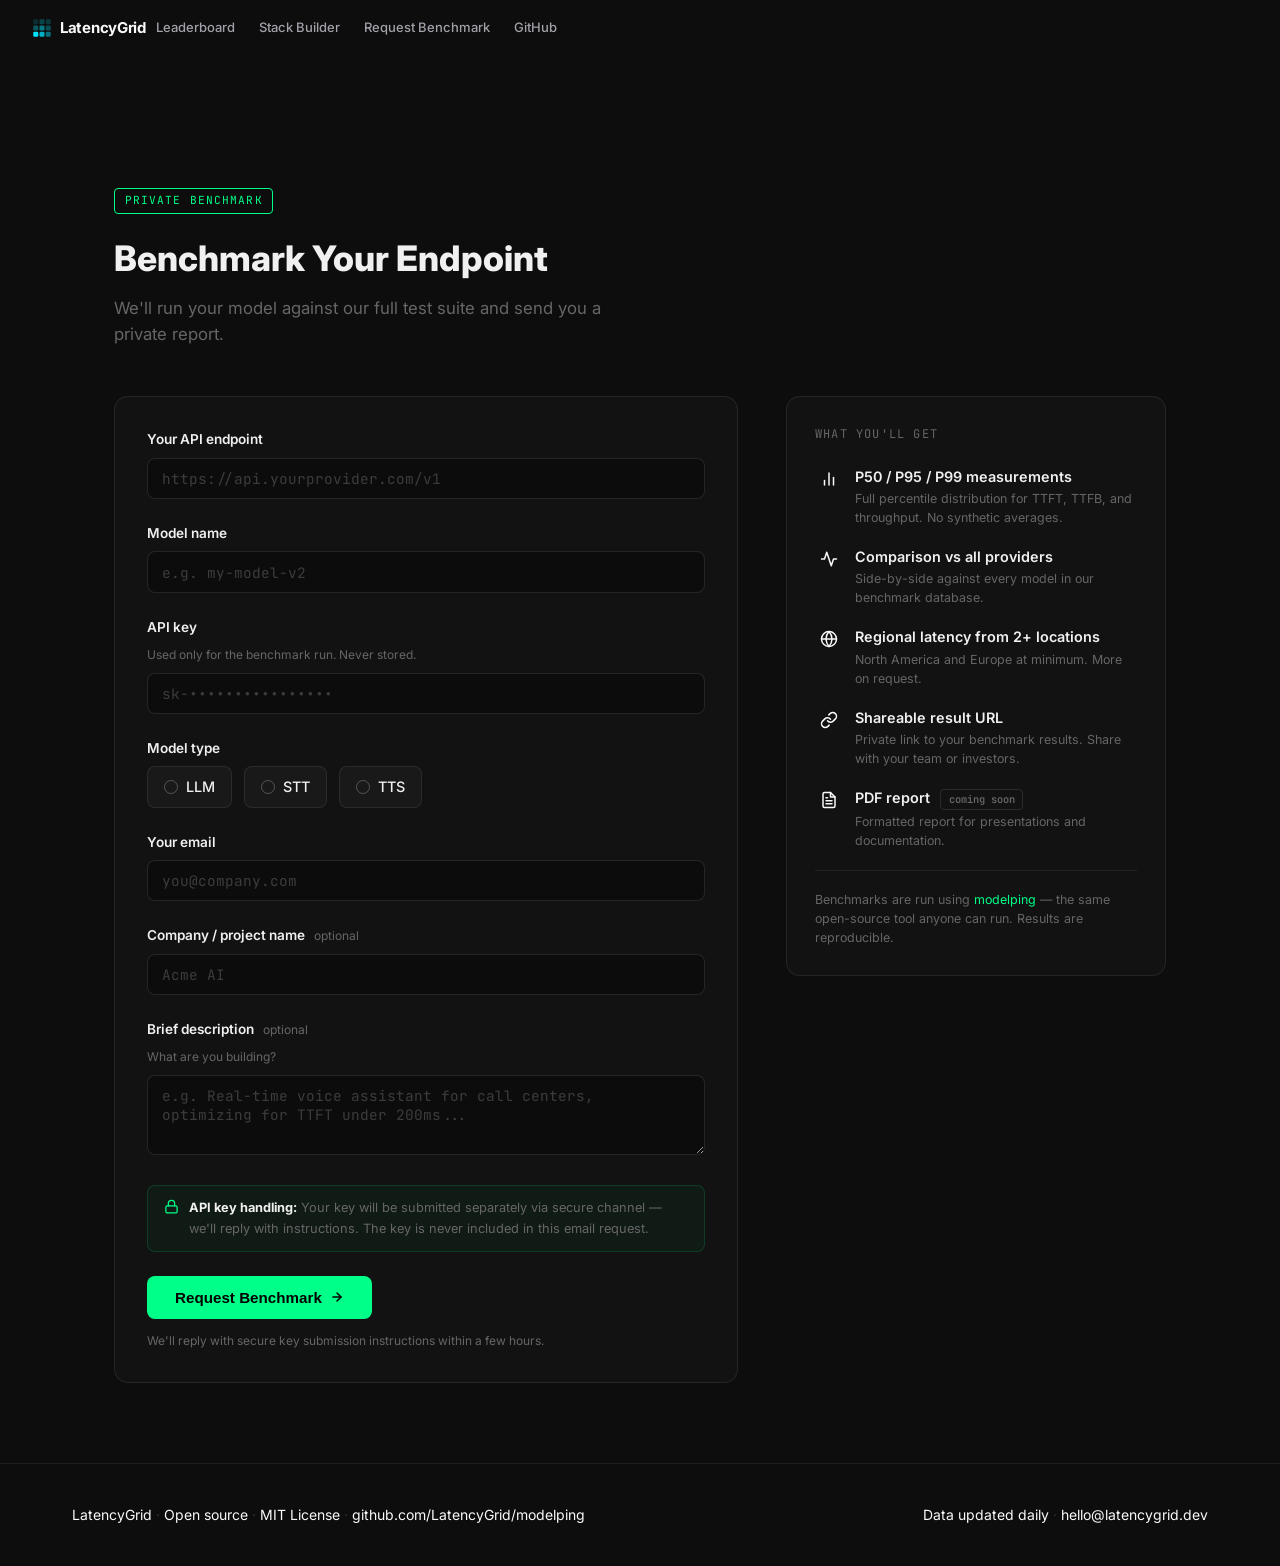
==== commit 8721dada: "feat: logo on all pages, dual CTA (submit + request), rename benchmark nav" ====
--- a/benchmark.html
+++ b/benchmark.html
@@ -361,11 +361,14 @@
   <!-- NAV -->
   <section class="hero" style="padding-bottom: 0; min-height: auto;">
     <nav class="nav">
-      <a href="/" class="nav-logo" style="text-decoration:none; color: inherit;">LatencyGrid</a>
+      <a href="/" class="nav-logo">
+        <img src="/logo.svg" width="20" height="20" alt="LatencyGrid" style="display:inline-block;vertical-align:middle;">
+        LatencyGrid
+      </a>
       <div class="nav-links">
         <a href="/leaderboard">Leaderboard</a>
         <a href="/quiz">Stack Builder</a>
-        <a href="/benchmark" class="nav-active">Benchmark</a>
+        <a href="/benchmark" class="nav-active">Request Benchmark</a>
         <a href="https://github.com/LatencyGrid/modelping" target="_blank" rel="noopener">GitHub</a>
       </div>
     </nav>
--- a/styles.css
+++ b/styles.css
@@ -1,510 +1,460 @@
-/* ═══════════════════════════════════════════
-   RESET & BASE
-════════════════════════════════════════════ */
-*, *::before, *::after {
-  box-sizing: border-box;
-  margin: 0;
-  padding: 0;
-}
-
+/* LatencyGrid — Premium Dark Theme */
+/* Reset */
+*, *::before, *::after { box-sizing: border-box; margin: 0; padding: 0; }
+
+/* Variables */
 :root {
-  --bg: #0a0a0a;
-  --bg-2: #111111;
-  --bg-3: #181818;
-  --bg-terminal: #0d0d0d;
-  --border: #1e1e1e;
-  --border-2: #2a2a2a;
-  --accent: #00ff88;
-  --accent-dim: #00cc6a;
-  --accent-muted: rgba(0, 255, 136, 0.08);
-  --text: #e8e8e8;
-  --text-mid: #a0a0a0;
-  --text-dim: #555;
-  --red: #ff5f56;
-  --yellow: #ffbd2e;
-  --green-dot: #27c93f;
-  --row-fast: #00ff88;
-  --row-fast-bg: rgba(0, 255, 136, 0.06);
-  --row-slow: #ff6b4a;
-  --row-slow-bg: rgba(255, 107, 74, 0.07);
-  --font-sans: 'Inter', -apple-system, BlinkMacSystemFont, sans-serif;
-  --font-mono: 'JetBrains Mono', 'Fira Code', 'Cascadia Code', Consolas, monospace;
-  --radius: 10px;
-  --radius-sm: 6px;
-}
-
-html {
-  scroll-behavior: smooth;
-}
+  --bg: #09090b;
+  --surface: #111113;
+  --border: #1f1f23;
+  --border-hover: #2e2e35;
+  --accent: #00e5ff;
+  --accent-secondary: #7c3aed;
+  --text-primary: #fafafa;
+  --text-secondary: #a1a1aa;
+  --text-muted: #52525b;
+  --green: #22c55e;
+  --yellow: #eab308;
+  --red: #ef4444;
+  --font-sans: 'Geist', 'Inter', -apple-system, BlinkMacSystemFont, sans-serif;
+  --font-mono: 'Geist Mono', 'JetBrains Mono', 'Fira Code', monospace;
+  --nav-height: 56px;
+}
+
+html { scroll-behavior: smooth; }
 
 body {
   background: var(--bg);
-  color: var(--text);
+  color: var(--text-primary);
   font-family: var(--font-sans);
-  font-size: 16px;
+  font-size: 14px;
   line-height: 1.6;
   -webkit-font-smoothing: antialiased;
   -moz-osx-font-smoothing: grayscale;
 }
 
-a {
-  color: inherit;
+a { color: inherit; text-decoration: none; }
+
+/* ===== NAV ===== */
+.nav {
+  position: fixed;
+  top: 0;
+  left: 0;
+  right: 0;
+  z-index: 100;
+  height: var(--nav-height);
+  display: flex;
+  align-items: center;
+  padding: 0 32px;
+  border-bottom: 1px solid transparent;
+  transition: border-color 0.2s, background 0.2s, backdrop-filter 0.2s;
+}
+
+.nav.scrolled {
+  background: rgba(9, 9, 11, 0.85);
+  backdrop-filter: blur(12px);
+  -webkit-backdrop-filter: blur(12px);
+  border-bottom-color: var(--border);
+}
+
+.nav-inner {
+  display: flex;
+  align-items: center;
+  justify-content: space-between;
+  width: 100%;
+  max-width: 1200px;
+  margin: 0 auto;
+}
+
+.nav-logo {
+  display: flex;
+  align-items: center;
+  gap: 8px;
+  font-weight: 700;
+  font-size: 15px;
+  color: var(--text-primary);
   text-decoration: none;
-}
-
-/* ═══════════════════════════════════════════
-   NAV
-════════════════════════════════════════════ */
-.nav {
-  display: flex;
-  align-items: center;
-  justify-content: space-between;
-  padding: 1.25rem 2rem;
-  border-bottom: 1px solid var(--border);
-  position: sticky;
-  top: 0;
-  background: rgba(10, 10, 10, 0.92);
-  backdrop-filter: blur(12px);
-  z-index: 100;
-}
-
-.nav-logo {
-  font-family: var(--font-sans);
-  font-weight: 800;
-  font-size: 1.1rem;
-  letter-spacing: -0.02em;
+  letter-spacing: -0.3px;
+}
+.nav-logo img {
+  flex-shrink: 0;
+}
+
+.nav-links, .nav-links li {
+  display: flex;
+  align-items: center;
+  gap: 4px;
+  list-style: none;
+}
+
+.nav-links a {
+  display: flex;
+  align-items: center;
+  gap: 4px;
+  padding: 6px 10px;
+  font-size: 13px;
+  font-weight: 500;
+  color: var(--text-secondary);
+  border-radius: 6px;
+  transition: color 0.15s, background 0.15s;
+}
+
+.nav-links a:hover {
+  color: var(--text-primary);
+  background: rgba(255,255,255,0.04);
+}
+
+.nav-links .nav-github {
+  color: var(--text-secondary);
+}
+
+.nav-links .nav-github svg {
+  opacity: 0.7;
+}
+
+.nav-mobile-toggle {
+  display: none;
+  background: none;
+  border: none;
+  cursor: pointer;
+  color: var(--text-secondary);
+  padding: 4px;
+}
+
+/* ===== LAYOUT ===== */
+.container {
+  max-width: 1200px;
+  margin: 0 auto;
+  padding: 0 32px;
+}
+
+section {
+  padding: 80px 0;
+}
+
+/* ===== HERO ===== */
+.hero {
+  padding: 140px 0;
+  text-align: center;
+}
+
+.hero-tag {
+  display: inline-flex;
+  align-items: center;
+  gap: 6px;
+  background: var(--surface);
+  border: 1px solid var(--border);
+  border-radius: 100px;
+  padding: 4px 12px;
+  font-size: 11px;
+  font-weight: 600;
   color: var(--accent);
-}
-
-.nav-links {
-  display: flex;
-  gap: 1.5rem;
-}
-
-.nav-links a {
-  color: var(--text-mid);
-  font-size: 0.875rem;
-  font-weight: 500;
-  transition: color 0.15s;
-}
-
-.nav-links a:hover {
-  color: var(--text);
-}
-
-.nav-links a.nav-active {
-  color: var(--accent);
-}
-
-/* ═══════════════════════════════════════════
-   HERO
-════════════════════════════════════════════ */
-.hero {
-  min-height: auto;
-  display: flex;
-  flex-direction: column;
-}
-
-.hero-content {
-  flex: 1;
-  display: flex;
-  flex-direction: column;
-  align-items: center;
-  justify-content: center;
-  text-align: center;
-  padding: 4rem 2rem 3rem;
-  max-width: 860px;
-  margin: 0 auto;
-  width: 100%;
-}
-
-.hero-title-plain {
-  font-size: clamp(2rem, 5vw, 3rem);
-  font-weight: 800;
-  letter-spacing: -0.03em;
-  color: var(--text);
-  margin-bottom: 0.5rem;
-  line-height: 1.1;
-}
-
-.hero-updated {
-  font-size: 0.95rem;
-  color: var(--text-mid);
-  margin-bottom: 2rem;
-  font-weight: 400;
-}
-
-/* ═══════════════════════════════════════════
-   TERMINAL COMPONENT (kept for other pages)
-════════════════════════════════════════════ */
-.terminal-window {
-  background: var(--bg-terminal);
-  border: 1px solid var(--border-2);
-  border-radius: var(--radius);
-  overflow: hidden;
-  width: 100%;
-  box-shadow: 0 20px 60px rgba(0, 0, 0, 0.5), 0 0 0 1px rgba(255,255,255,0.03);
-}
-
-.terminal-bar {
-  display: flex;
-  align-items: center;
-  gap: 0.5rem;
-  padding: 0.75rem 1rem;
-  background: var(--bg-3);
-  border-bottom: 1px solid var(--border);
-}
-
-.dot {
-  width: 12px;
-  height: 12px;
-  border-radius: 50%;
-}
-
-.dot.red    { background: var(--red); }
-.dot.yellow { background: var(--yellow); }
-.dot.green-dot { background: var(--green-dot); }
-
-.terminal-title {
-  margin-left: 0.5rem;
-  font-family: var(--font-mono);
-  font-size: 0.72rem;
-  color: var(--text-dim);
-  flex: 1;
-  text-align: center;
-}
-
-.terminal-body {
-  padding: 1.5rem;
-  font-family: var(--font-mono);
-  font-size: 0.82rem;
-  line-height: 1.7;
-  overflow-x: auto;
-}
-
-/* ═══════════════════════════════════════════
-   HERO TERMINAL (animated)
-════════════════════════════════════════════ */
-.hero-terminal {
-  width: 100%;
-  max-width: 680px;
-}
-
-.hero-term-body {
-  text-align: left;
-}
-
-.typewriter-wrap {
-  margin-bottom: 1rem;
-  white-space: nowrap;
-  overflow: hidden;
-}
-
-.term-prompt {
-  color: var(--accent);
-  font-weight: 600;
-}
-
-.typewriter {
-  color: var(--text);
-  display: inline-block;
-  overflow: hidden;
-  white-space: nowrap;
-  width: 0;
-  animation: typing 1.5s steps(55) 0.3s forwards;
-  vertical-align: middle;
-}
-
-.cursor {
-  color: var(--accent);
-  animation: blink 1s step-end infinite;
-  font-weight: 100;
-}
-
-@keyframes typing {
-  to { width: 88ch; }
-}
-
-@keyframes blink {
-  0%, 100% { opacity: 1; }
-  50% { opacity: 0; }
-}
-
-.term-line {
-  white-space: pre;
-  opacity: 0;
-  animation: fadeUp 0.4s ease forwards;
-  animation-delay: var(--d);
-}
-
-@keyframes fadeUp {
-  from { opacity: 0; transform: translateY(4px); }
-  to   { opacity: 1; transform: translateY(0); }
-}
-
-.term-output .accent {
-  color: var(--accent);
-  font-weight: 600;
-}
-
-.term-output .header-row {
-  color: var(--text-mid);
-}
-
-.term-output .row-fast {
-  color: var(--row-fast);
-  background: var(--row-fast-bg);
-  border-radius: 3px;
-}
-
-.term-output .row-mid {
-  color: var(--text);
-}
-
-.term-output .row-slow {
-  color: var(--row-slow);
-  background: var(--row-slow-bg);
-  border-radius: 3px;
-}
-
-.term-output .row-success {
-  color: var(--accent);
-}
-
-/* ═══════════════════════════════════════════
-   SAMPLE OUTPUT TERMINAL
-════════════════════════════════════════════ */
-.sample-body pre {
-  font-family: var(--font-mono);
-  font-size: 0.82rem;
-  line-height: 1.75;
-  white-space: pre;
-  overflow-x: auto;
-  color: var(--text);
-}
-
-.sample-body .dim    { color: var(--text-mid); }
-.sample-body .accent { color: var(--accent); font-weight: 600; }
-.sample-body .col-header { color: var(--text-mid); }
-
-.sample-body .row-best {
-  color: var(--row-fast);
-  background: var(--row-fast-bg);
-  display: block;
-  border-radius: 3px;
-}
-
-.sample-body .row-good {
-  color: #7dffb8;
-  display: block;
-}
-
-.sample-body .row-mid2 {
-  color: var(--text);
-  display: block;
-}
-
-.sample-body .row-worst {
-  color: var(--row-slow);
-  background: var(--row-slow-bg);
-  display: block;
-  border-radius: 3px;
-}
-
-.sample-body .row-success {
-  color: var(--accent);
-}
-
-/* ═══════════════════════════════════════════
-   SECTIONS
-════════════════════════════════════════════ */
-.section {
-  padding: 6rem 2rem;
-}
-
-.container {
-  max-width: 900px;
-  margin: 0 auto;
-}
-
-.section-title {
-  font-size: clamp(1.6rem, 4vw, 2.2rem);
+  letter-spacing: 0.08em;
+  text-transform: uppercase;
+  margin-bottom: 28px;
+}
+
+.hero-title {
+  font-size: clamp(36px, 5vw, 64px);
   font-weight: 700;
   letter-spacing: -0.03em;
-  margin-bottom: 0.75rem;
-  text-align: center;
-}
-
-.section-sub {
-  text-align: center;
-  color: var(--text-mid);
-  font-size: 1rem;
-  margin-bottom: 3rem;
-  max-width: 540px;
-  margin-left: auto;
-  margin-right: auto;
-}
-
-/* Alternating bg */
-.sample-section   { background: var(--bg); }
-.features-section { background: var(--bg-2); border-top: 1px solid var(--border); border-bottom: 1px solid var(--border); }
-.quickstart-section { background: var(--bg); }
-.roadmap-section  { background: var(--bg-2); border-top: 1px solid var(--border); border-bottom: 1px solid var(--border); }
-.providers-section  { background: var(--bg); border-top: 1px solid var(--border); }
-
-/* ═══════════════════════════════════════════
-   FEATURES GRID
-════════════════════════════════════════════ */
-.features-grid {
+  line-height: 1.1;
+  color: var(--text-primary);
+  margin-bottom: 16px;
+}
+
+.hero-sub {
+  font-size: 16px;
+  color: var(--text-secondary);
+  margin-bottom: 56px;
+  font-weight: 400;
+}
+
+.hero-sub span {
+  color: var(--text-muted);
+}
+
+/* Stat cards */
+.hero-stats {
   display: grid;
   grid-template-columns: repeat(3, 1fr);
-  gap: 1.5rem;
-}
-
-.feature-card {
-  background: var(--bg-3);
-  border: 1px solid var(--border-2);
-  border-radius: var(--radius);
-  padding: 1.75rem 1.5rem;
-  transition: border-color 0.2s;
-}
-
-.feature-card:hover {
-  border-color: rgba(0, 255, 136, 0.25);
-}
-
-.feature-icon {
-  font-size: 1.75rem;
-  margin-bottom: 1rem;
-}
-
-.feature-card h3 {
-  font-size: 1rem;
+  gap: 16px;
+  max-width: 780px;
+  margin: 0 auto;
+}
+
+.stat-card {
+  background: #18181b;
+  border: 1px solid #3f3f46;
+  border-radius: 12px;
+  padding: 24px;
+  text-align: left;
+  transition: border-color 0.15s;
+}
+
+.stat-card:hover {
+  border-color: #52525b;
+}
+
+.stat-number {
+  font-family: var(--font-mono);
+  font-size: 36px;
+  font-weight: 600;
+  line-height: 1;
+  margin-bottom: 10px;
+  letter-spacing: -0.02em;
+}
+
+.stat-number.cyan { color: var(--accent); }
+.stat-number.white { color: var(--text-primary); }
+
+.stat-label-row {
+  display: flex;
+  align-items: center;
+  gap: 6px;
+  margin-bottom: 4px;
+}
+
+.stat-label {
+  font-size: 11px;
+  font-weight: 600;
+  color: var(--text-secondary);
+  letter-spacing: 0.06em;
+  text-transform: uppercase;
+}
+
+.stat-meta {
+  font-size: 12px;
+  color: var(--text-muted);
+  font-family: var(--font-mono);
+}
+
+/* Pulsing dot */
+.live-dot {
+  width: 6px;
+  height: 6px;
+  background: var(--accent);
+  border-radius: 50%;
+  flex-shrink: 0;
+  animation: pulse 2s ease-in-out infinite;
+}
+
+@keyframes pulse {
+  0%, 100% { opacity: 1; transform: scale(1); }
+  50% { opacity: 0.4; transform: scale(0.75); }
+}
+
+/* ===== SECTION HEADER ===== */
+.section-header {
+  margin-bottom: 32px;
+}
+
+.section-title {
+  font-size: 22px;
   font-weight: 700;
-  margin-bottom: 0.5rem;
-  color: var(--text);
-}
-
-.feature-card p {
-  font-size: 0.875rem;
-  color: var(--text-mid);
-  line-height: 1.65;
-}
-
-.feature-card code {
-  font-family: var(--font-mono);
-  font-size: 0.8rem;
-  color: var(--accent);
-  background: var(--accent-muted);
-  padding: 0.1em 0.4em;
-  border-radius: 3px;
-}
-
-/* ═══════════════════════════════════════════
-   QUICK START TERMINAL
-════════════════════════════════════════════ */
-.code-body pre {
-  font-family: var(--font-mono);
-  font-size: 0.82rem;
-  line-height: 1.8;
-  color: var(--text);
-  overflow-x: auto;
-}
-
-.code-body .comment  { color: #555; }
-.code-body .cmd      { color: var(--text); }
-.code-body .keyword  { color: #c792ea; }
-.code-body .var      { color: #82aaff; }
-
-/* ═══════════════════════════════════════════
-   ROADMAP
-════════════════════════════════════════════ */
-.roadmap-list {
-  display: flex;
-  flex-direction: column;
-  gap: 0.85rem;
-  max-width: 560px;
-  margin: 0 auto;
-}
-
-.roadmap-item {
-  display: flex;
-  align-items: center;
-  gap: 0.75rem;
-  font-size: 0.95rem;
-  line-height: 1.5;
-  color: var(--text);
-}
-
-.roadmap-item-pending {
-  color: var(--text-dim);
-}
-
-.roadmap-dot-done {
+  letter-spacing: -0.02em;
+  color: var(--text-primary);
+  margin-bottom: 4px;
+}
+
+.section-sub {
+  font-size: 14px;
+  color: var(--text-secondary);
+}
+
+/* ===== BENCHMARK RESULTS ===== */
+.meta-strip {
+  display: flex;
+  align-items: center;
+  gap: 8px;
+  font-size: 12px;
+  color: var(--text-muted);
+  font-family: var(--font-mono);
+  margin-bottom: 24px;
+  flex-wrap: wrap;
+}
+
+.meta-sep {
+  color: var(--border-hover);
+}
+
+/* Tabs */
+.tabs {
+  display: flex;
+  gap: 4px;
+  margin-bottom: 24px;
+  flex-wrap: wrap;
+}
+
+.tab-btn {
+  background: var(--surface);
+  border: 1px solid var(--border);
+  border-radius: 8px;
+  padding: 7px 16px;
+  font-size: 13px;
+  font-weight: 500;
+  color: var(--text-secondary);
+  cursor: pointer;
+  transition: color 0.15s, background 0.15s, border-color 0.15s;
+  font-family: var(--font-sans);
+  position: relative;
+}
+
+.tab-btn:hover {
+  color: var(--text-primary);
+  border-color: var(--border-hover);
+}
+
+.tab-btn.active {
+  background: var(--surface);
+  border-color: var(--border);
+  color: var(--text-primary);
+  border-bottom: 2px solid var(--accent);
+  padding-bottom: 6px;
+}
+
+/* Tab panels */
+.tab-panel { display: none; }
+.tab-panel.active { display: block; }
+
+/* ===== PIPELINE BAR ===== */
+.pipeline-route {
+  font-family: var(--font-mono);
+  font-size: 13px;
+  color: var(--text-secondary);
+  margin-bottom: 16px;
+  display: flex;
+  align-items: center;
+  gap: 6px;
+  flex-wrap: wrap;
+}
+
+.pipeline-route span { color: var(--text-primary); }
+
+.pipeline-bar-wrapper {
+  border-radius: 6px;
+  overflow: hidden;
+  height: 48px;
+  display: flex;
+  margin-bottom: 12px;
+}
+
+.bar-seg {
+  display: flex;
+  align-items: center;
+  justify-content: center;
+  font-family: var(--font-mono);
+  font-size: 12px;
+  font-weight: 500;
+  color: rgba(255,255,255,0.9);
+  transition: opacity 0.15s;
+}
+
+.bar-seg:hover { opacity: 0.85; }
+.bar-seg.stt { background: #3b82f6; }
+.bar-seg.llm { background: #7c3aed; }
+.bar-seg.tts { background: #00e5ff; color: rgba(0,0,0,0.8); }
+
+.pipeline-total {
+  font-family: var(--font-mono);
+  font-size: 13px;
+  color: var(--text-secondary);
+  margin-bottom: 20px;
+}
+
+.pipeline-total strong {
+  color: var(--text-primary);
+}
+
+.pipeline-legend {
+  display: flex;
+  gap: 20px;
+  flex-wrap: wrap;
+}
+
+.legend-item {
+  display: flex;
+  align-items: center;
+  gap: 7px;
+  font-size: 12px;
+  color: var(--text-secondary);
+}
+
+.legend-dot {
   width: 8px;
   height: 8px;
   border-radius: 50%;
-  background: #00ff88;
   flex-shrink: 0;
 }
 
-.roadmap-dot-pending {
-  width: 8px;
-  height: 8px;
-  border-radius: 50%;
-  border: 1.5px solid #555;
-  background: transparent;
-  flex-shrink: 0;
-}
-
-/* ═══════════════════════════════════════════
-   PROVIDERS
-════════════════════════════════════════════ */
-.providers-rows {
-  display: flex;
-  flex-direction: column;
-  gap: 2rem;
-}
-
-.provider-row {
-  display: flex;
-  align-items: flex-start;
-  gap: 1.25rem;
-}
-
-.provider-row-label {
-  font-family: var(--font-mono);
-  font-size: 0.72rem;
+/* ===== TABLES ===== */
+.table-wrapper {
+  overflow-x: auto;
+  border: 1px solid var(--border);
+  border-radius: 10px;
+}
+
+table {
+  width: 100%;
+  border-collapse: collapse;
+  font-size: 13px;
+}
+
+thead tr {
+  border-bottom: 1px solid var(--border);
+}
+
+thead th {
+  padding: 11px 16px;
+  text-align: left;
+  font-size: 11px;
   font-weight: 600;
-  color: var(--text-dim);
-  letter-spacing: 0.08em;
+  color: var(--text-muted);
+  letter-spacing: 0.06em;
   text-transform: uppercase;
-  min-width: 2.5rem;
-  padding-top: 0.55rem;
-  flex-shrink: 0;
-}
-
-.providers-grid {
-  display: flex;
-  flex-wrap: wrap;
-  gap: 0.75rem;
-}
-
-.provider-badge {
-  display: inline-flex;
-  align-items: center;
-  gap: 0.5rem;
-  background: var(--bg-3);
-  border: 1px solid var(--border-2);
-  border-radius: 100px;
-  padding: 0.5rem 1.1rem;
-  font-size: 0.875rem;
+  background: var(--surface);
+  white-space: nowrap;
+}
+
+thead th:first-child { border-radius: 10px 0 0 0; }
+thead th:last-child { border-radius: 0 10px 0 0; }
+
+tbody tr {
+  border-bottom: 1px solid var(--border);
+  transition: background 0.1s;
+}
+
+tbody tr:last-child { border-bottom: none; }
+
+tbody tr:hover {
+  background: rgba(255,255,255,0.025);
+}
+
+tbody td {
+  padding: 12px 16px;
+  color: var(--text-primary);
+  white-space: nowrap;
+}
+
+td.mono {
+  font-family: var(--font-mono);
+  font-size: 13px;
+}
+
+td.model-name {
+  font-family: var(--font-mono);
+  font-size: 13px;
+  color: var(--text-primary);
   font-weight: 500;
-  transition: border-color 0.15s, transform 0.15s;
-}
-
-.provider-badge:hover {
-  transform: translateY(-2px);
+}
+
+/* Provider cell */
+.provider-cell {
+  display: flex;
+  align-items: center;
+  gap: 7px;
+  font-size: 13px;
+  color: var(--text-secondary);
 }
 
 .provider-dot {
@@ -514,749 +464,542 @@
   flex-shrink: 0;
 }
 
-.openai   .provider-dot { background: #74aa9c; }
-.anthropic .provider-dot { background: #d4a5a5; }
-.google   .provider-dot { background: #4285f4; }
-.groq     .provider-dot { background: #f55036; }
-.fireworks .provider-dot { background: #ff6b2b; }
-.together  .provider-dot { background: #8b5cf6; }
-.mistral   .provider-dot { background: #f7931e; }
-.cohere    .provider-dot { background: #39594d; }
-
-.openai:hover   { border-color: rgba(116, 170, 156, 0.4); }
-.anthropic:hover { border-color: rgba(212, 165, 165, 0.4); }
-.google:hover   { border-color: rgba(66, 133, 244, 0.4); }
-.groq:hover     { border-color: rgba(245, 80, 54, 0.4); }
-.fireworks:hover { border-color: rgba(255, 107, 43, 0.4); }
-.together:hover  { border-color: rgba(139, 92, 246, 0.4); }
-.mistral:hover   { border-color: rgba(247, 147, 30, 0.4); }
-.cohere:hover    { border-color: rgba(57, 89, 77, 0.5); }
-
-/* STT providers */
-.groq-whisper .provider-dot    { background: #f55036; }
-.openai-whisper .provider-dot  { background: #74aa9c; }
-.deepgram .provider-dot        { background: #13ef95; }
-.assemblyai .provider-dot      { background: #5965e0; }
-.gladia .provider-dot          { background: #e04f96; }
-
-.groq-whisper:hover    { border-color: rgba(245, 80, 54, 0.4); }
-.openai-whisper:hover  { border-color: rgba(116, 170, 156, 0.4); }
-.deepgram:hover        { border-color: rgba(19, 239, 149, 0.4); }
-.assemblyai:hover      { border-color: rgba(89, 101, 224, 0.4); }
-.gladia:hover          { border-color: rgba(224, 79, 150, 0.4); }
-
-/* TTS providers */
-.elevenlabs .provider-dot   { background: #f5c842; }
-.cartesia .provider-dot     { background: #00ff88; }
-.fish-audio .provider-dot   { background: #4fc3f7; }
-.playht .provider-dot       { background: #7c3aed; }
-.deepgram-aura .provider-dot { background: #13ef95; }
-.lmnt .provider-dot         { background: #ff7043; }
-
-.elevenlabs:hover   { border-color: rgba(245, 200, 66, 0.4); }
-.cartesia:hover     { border-color: rgba(0, 255, 136, 0.4); }
-.fish-audio:hover   { border-color: rgba(79, 195, 247, 0.4); }
-.playht:hover       { border-color: rgba(124, 58, 237, 0.4); }
-.deepgram-aura:hover { border-color: rgba(19, 239, 149, 0.4); }
-.lmnt:hover         { border-color: rgba(255, 112, 67, 0.4); }
-
-/* ═══════════════════════════════════════════
-   FOOTER
-════════════════════════════════════════════ */
-.footer {
+/* Latency color classes */
+.latency-green { color: var(--green); font-family: var(--font-mono); }
+.latency-red { color: var(--red); font-family: var(--font-mono); }
+.latency-white { color: var(--text-primary); font-family: var(--font-mono); }
+.rtf-green { color: var(--green); font-family: var(--font-mono); }
+.rtf-yellow { color: var(--yellow); font-family: var(--font-mono); }
+.rtf-red { color: var(--red); font-family: var(--font-mono); }
+
+/* ===== MATRIX SECTION ===== */
+.matrix-controls {
+  display: flex;
+  align-items: center;
+  gap: 12px;
+  margin-bottom: 24px;
+  flex-wrap: wrap;
+}
+
+.matrix-controls label {
+  font-size: 13px;
+  font-weight: 600;
+  color: var(--text-secondary);
+  letter-spacing: 0.04em;
+  text-transform: uppercase;
+  font-size: 11px;
+}
+
+.llm-select {
+  background: var(--surface);
+  border: 1px solid var(--border);
+  border-radius: 8px;
+  padding: 8px 32px 8px 12px;
+  color: var(--text-primary);
+  font-family: var(--font-mono);
+  font-size: 13px;
+  appearance: none;
+  -webkit-appearance: none;
+  cursor: pointer;
+  background-image: url("data:image/svg+xml,%3Csvg xmlns='http://www.w3.org/2000/svg' width='12' height='12' viewBox='0 0 24 24' fill='none' stroke='%23a1a1aa' stroke-width='2' stroke-linecap='round' stroke-linejoin='round'%3E%3Cpolyline points='6 9 12 15 18 9'%3E%3C/polyline%3E%3C/svg%3E");
+  background-repeat: no-repeat;
+  background-position: right 10px center;
+  transition: border-color 0.15s;
+  min-width: 220px;
+}
+
+.llm-select:focus {
+  outline: none;
+  border-color: var(--accent);
+  box-shadow: 0 0 0 2px rgba(0,229,255,0.15);
+}
+
+.llm-select option {
+  background: #1a1a1e;
+  color: var(--text-primary);
+}
+
+/* Matrix table specifics */
+.matrix-table-wrapper {
+  overflow-x: auto;
+  border: 1px solid var(--border);
+  border-radius: 10px;
+  margin-bottom: 16px;
+}
+
+.matrix-table {
+  width: 100%;
+  border-collapse: collapse;
+  font-size: 13px;
+}
+
+.matrix-table th {
+  padding: 11px 20px;
+  text-align: center;
+  font-size: 11px;
+  font-weight: 600;
+  color: var(--text-muted);
+  letter-spacing: 0.06em;
+  text-transform: uppercase;
+  background: var(--surface);
+  border-bottom: 1px solid var(--border);
+  white-space: nowrap;
+}
+
+.matrix-table th:first-child {
+  text-align: left;
+  padding-left: 16px;
+}
+
+.matrix-table td {
+  padding: 14px 20px;
+  text-align: center;
+  font-family: var(--font-mono);
+  font-size: 13px;
+  border-bottom: 1px solid var(--border);
+  white-space: nowrap;
+}
+
+.matrix-table tr:last-child td { border-bottom: none; }
+
+.matrix-table td.row-header {
+  text-align: left;
+  padding-left: 16px;
+  font-size: 12px;
+  color: var(--text-secondary);
+  font-family: var(--font-sans);
+  font-weight: 500;
+  font-family: var(--font-mono);
+}
+
+.matrix-table td.cell-fastest {
+  background: rgba(0,229,255,0.06);
+  border: 1px solid rgba(0,229,255,0.18);
+  color: var(--accent);
+}
+
+.matrix-table tbody tr:hover td {
+  background: rgba(255,255,255,0.02);
+}
+
+.matrix-table tbody tr:hover td.cell-fastest {
+  background: rgba(0,229,255,0.09);
+}
+
+.matrix-fastest-line {
+  font-size: 13px;
+  color: var(--text-secondary);
+  font-family: var(--font-mono);
+  margin-bottom: 20px;
+}
+
+.matrix-fastest-line strong {
+  color: var(--accent);
+}
+
+/* Modelping command */
+.command-block {
+  background: var(--surface);
+  border: 1px solid var(--border);
+  border-radius: 8px;
+  padding: 14px 16px;
+  display: flex;
+  align-items: center;
+  justify-content: space-between;
+  gap: 16px;
+  flex-wrap: wrap;
+}
+
+.command-text {
+  font-family: var(--font-mono);
+  font-size: 13px;
+  color: var(--text-secondary);
+  flex: 1;
+}
+
+.command-text .cmd-binary {
+  color: var(--accent);
+  font-weight: 500;
+}
+
+.command-text .cmd-flag {
+  color: var(--text-muted);
+}
+
+.command-text .cmd-value {
+  color: var(--text-primary);
+}
+
+.copy-btn {
+  background: var(--surface);
+  border: 1px solid var(--border);
+  border-radius: 6px;
+  padding: 5px 10px;
+  font-size: 12px;
+  color: var(--text-secondary);
+  cursor: pointer;
+  font-family: var(--font-sans);
+  transition: color 0.15s, border-color 0.15s, background 0.15s;
+  display: flex;
+  align-items: center;
+  gap: 5px;
+  flex-shrink: 0;
+}
+
+.copy-btn:hover {
+  color: var(--text-primary);
+  border-color: var(--border-hover);
+  background: rgba(255,255,255,0.03);
+}
+
+.copy-btn.copied {
+  color: var(--green);
+  border-color: rgba(34,197,94,0.3);
+}
+
+/* ===== ROADMAP ===== */
+.roadmap-grid {
+  display: grid;
+  grid-template-columns: 1fr 1fr;
+  gap: 32px;
+}
+
+.roadmap-column-title {
+  font-size: 12px;
+  font-weight: 600;
+  letter-spacing: 0.07em;
+  text-transform: uppercase;
+  color: var(--text-muted);
+  margin-bottom: 16px;
+}
+
+.roadmap-items {
+  display: flex;
+  flex-direction: column;
+  gap: 10px;
+}
+
+.roadmap-item {
+  display: flex;
+  align-items: flex-start;
+  gap: 10px;
+  font-size: 14px;
+  color: var(--text-secondary);
+  line-height: 1.5;
+}
+
+.roadmap-item svg {
+  flex-shrink: 0;
+  margin-top: 2px;
+}
+
+/* ===== PROVIDERS ===== */
+.provider-rows {
+  display: flex;
+  flex-direction: column;
+  gap: 16px;
+}
+
+.provider-row {
+  display: flex;
+  align-items: flex-start;
+  gap: 16px;
+  flex-wrap: wrap;
+}
+
+.provider-row-label {
+  font-size: 11px;
+  font-weight: 600;
+  text-transform: uppercase;
+  letter-spacing: 0.07em;
+  color: var(--text-muted);
+  min-width: 36px;
+  padding-top: 5px;
+  flex-shrink: 0;
+}
+
+.provider-chips {
+  display: flex;
+  flex-wrap: wrap;
+  gap: 8px;
+}
+
+.chip {
+  display: flex;
+  align-items: center;
+  gap: 6px;
+  background: var(--surface);
+  border: 1px solid var(--border);
+  border-radius: 8px;
+  padding: 5px 10px;
+  font-size: 13px;
+  color: var(--text-secondary);
+  transition: border-color 0.15s, color 0.15s;
+}
+
+.chip:hover {
+  border-color: var(--border-hover);
+  color: var(--text-primary);
+}
+
+.chip-dot {
+  width: 6px;
+  height: 6px;
+  border-radius: 50%;
+  flex-shrink: 0;
+}
+
+.provider-request {
+  font-size: 13px;
+  color: var(--text-muted);
+  margin-top: 16px;
+}
+
+.provider-request a {
+  color: var(--accent);
+  transition: opacity 0.15s;
+}
+.provider-request a:hover { opacity: 0.8; }
+
+/* ===== FOOTER ===== */
+footer {
   border-top: 1px solid var(--border);
-  padding: 2rem 2rem;
-  background: var(--bg);
+  padding: 40px 0;
 }
 
 .footer-inner {
   display: flex;
-  align-items: center;
+  align-items: flex-start;
   justify-content: space-between;
   flex-wrap: wrap;
-  gap: 0.75rem;
-}
-
-.footer-left,
+  gap: 24px;
+}
+
+.footer-brand {
+  font-size: 15px;
+  font-weight: 700;
+  color: var(--text-primary);
+  letter-spacing: -0.02em;
+  margin-bottom: 6px;
+}
+
+.footer-links {
+  display: flex;
+  gap: 16px;
+  align-items: center;
+  flex-wrap: wrap;
+  font-size: 13px;
+  color: var(--text-muted);
+}
+
+.footer-links a {
+  color: var(--text-muted);
+  transition: color 0.15s;
+}
+
+.footer-links a:hover { color: var(--text-secondary); }
+
+.footer-sep {
+  color: var(--border-hover);
+}
+
 .footer-right {
-  display: flex;
-  align-items: center;
-  gap: 0.5rem;
-  flex-wrap: wrap;
-}
-
-.footer-logo {
-  font-weight: 800;
-  font-size: 0.95rem;
-  letter-spacing: -0.02em;
-  color: var(--accent);
-}
-
-.footer-sep {
-  color: var(--text-dim);
-  font-size: 0.8rem;
-}
-
-.footer-dim {
-  font-size: 0.8rem;
-  color: var(--text-dim);
-}
-
-.footer-link {
-  transition: color 0.15s;
-}
-
-.footer-link:hover {
-  color: var(--text-mid);
-}
-
-.dim { color: var(--text-dim); }
-
-/* ═══════════════════════════════════════════
-   RESPONSIVE
-════════════════════════════════════════════ */
+  text-align: right;
+}
+
+.footer-data-note {
+  font-size: 12px;
+  color: var(--text-muted);
+  margin-top: 6px;
+}
+
+/* ===== DIVIDER ===== */
+.section-divider {
+  height: 1px;
+  background: var(--border);
+  margin: 0 32px;
+}
+
+/* ===== RESPONSIVE ===== */
 @media (max-width: 768px) {
-  .nav { padding: 1rem 1.25rem; }
-
-  .hero-content { padding: 3rem 1.25rem 3rem; }
-
-  .features-grid { grid-template-columns: 1fr; }
-
-  .section { padding: 4rem 1.25rem; }
-
-  .footer-inner { flex-direction: column; align-items: flex-start; }
-  .footer-left, .footer-right { flex-direction: column; align-items: flex-start; gap: 0.25rem; }
-
-  .terminal-body { padding: 1rem; font-size: 0.75rem; }
-  .sample-body pre, .code-body pre { font-size: 0.72rem; }
-}
-
-@media (max-width: 480px) {
-  .wordmark { font-size: 2.5rem; }
-  .providers-grid { gap: 0.5rem; }
-  .provider-badge { font-size: 0.8rem; padding: 0.45rem 0.9rem; }
-}
-
-/* ═══════════════════════════════════════════
-   LEADERBOARD
-════════════════════════════════════════════ */
-.leaderboard-section {
-  background: var(--bg-2);
-  border-top: 1px solid var(--border);
-  border-bottom: 1px solid var(--border);
-}
-
-.leaderboard-container {
-  max-width: 860px;
-}
-
-/* Section subtitle link */
-.section-sub-link {
-  display: inline-block;
-  margin-left: 0.6rem;
-  color: var(--accent);
-  font-size: 0.875rem;
-  font-weight: 500;
-  transition: opacity 0.15s;
-}
-.section-sub-link:hover { opacity: 0.75; }
-
-/* Metadata badges */
-.lb-meta {
-  display: flex;
-  flex-wrap: wrap;
-  justify-content: center;
-  gap: 0.5rem;
-  margin-bottom: 2rem;
-}
-
-.lb-meta-badge {
-  display: inline-block;
-  background: var(--bg-3);
-  border: 1px solid var(--border-2);
-  color: var(--text-mid);
-  font-family: var(--font-mono);
-  font-size: 0.72rem;
-  padding: 0.3rem 0.8rem;
-  border-radius: 100px;
-  white-space: nowrap;
-}
-
-/* Tabs */
-.lb-tabs {
-  display: flex;
-  gap: 0;
-  border-bottom: 1px solid var(--border-2);
-  margin-bottom: 0;
-}
-
-.lb-tab {
-  background: none;
-  border: none;
-  color: var(--text-dim);
-  font-family: var(--font-sans);
-  font-size: 0.875rem;
-  font-weight: 500;
-  padding: 0.65rem 1.25rem;
-  cursor: pointer;
-  border-bottom: 2px solid transparent;
-  margin-bottom: -1px;
-  transition: color 0.15s, border-color 0.15s;
-}
-
-.lb-tab:hover {
-  color: var(--text-mid);
-}
-
-.lb-tab.active {
-  color: var(--accent);
-  border-bottom-color: var(--accent);
-}
-
-/* Panel */
-.lb-panel {
-  padding: 1.5rem 0 0;
-}
-
-/* Table */
-.lb-table-wrap {
-  overflow-x: auto;
-  -webkit-overflow-scrolling: touch;
-}
-
-.lb-table {
-  width: 100%;
-  border-collapse: collapse;
-  font-size: 0.875rem;
-  min-width: 480px;
-}
-
-.lb-table thead tr {
-  border-bottom: 1px solid var(--border-2);
-}
-
-.lb-table th {
-  text-align: left;
-  font-size: 0.75rem;
-  font-weight: 600;
-  color: var(--text-dim);
-  text-transform: uppercase;
-  letter-spacing: 0.06em;
-  padding: 0.5rem 0.75rem;
-}
-
-.lb-th-num {
-  text-align: right;
-}
-
-.lb-table tbody tr {
-  border-bottom: 1px solid rgba(255,255,255,0.04);
-  transition: background 0.1s;
-}
-
-.lb-table tbody tr:hover {
-  background: rgba(255,255,255,0.03);
-}
-
-.lb-table tbody tr:last-child {
-  border-bottom: none;
-}
-
-/* Fastest row highlight */
-.lb-row-fastest {
-  border-left: 2px solid rgba(0, 255, 136, 0.4) !important;
-}
-
-.lb-table td {
-  padding: 0.65rem 0.75rem;
-  vertical-align: middle;
-}
-
-.lb-model {
-  font-family: var(--font-mono);
-  font-size: 0.82rem;
-  color: var(--text);
-}
-
-.lb-provider {
-  display: flex;
-  align-items: center;
-  gap: 0.45rem;
-  color: var(--text-mid);
-  font-size: 0.82rem;
-}
-
-.lb-dot {
-  width: 7px;
-  height: 7px;
-  border-radius: 50%;
-  flex-shrink: 0;
-  display: inline-block;
-}
-
-.lb-val {
-  text-align: right;
-  font-family: var(--font-mono);
-  font-size: 0.82rem;
-  color: var(--text-mid);
-}
-
-/* TTFT / latency color coding */
-.lb-green { color: #00ff88 !important; }
-.lb-red   { color: #ff6b4a !important; }
-
-/* RTF color coding */
-.lb-rtf-green  { color: #00ff88 !important; }
-.lb-rtf-yellow { color: #ffbd2e !important; }
-.lb-rtf-red    { color: #ff6b4a !important; }
-
-/* ── Pipeline chart ── */
-.lb-pipeline {
-  padding: 1rem 0 1.5rem;
-}
-
-.pipeline-route {
-  font-family: var(--font-mono);
-  font-size: 0.82rem;
-  color: var(--text-mid);
-  margin-bottom: 1.5rem;
-  text-align: center;
-}
-
-.pipeline-bar-wrap {
-  margin-bottom: 0.75rem;
-}
-
-.pipeline-bar {
-  display: flex;
-  height: 48px;
-  border-radius: var(--radius-sm);
-  overflow: hidden;
-  gap: 2px;
-}
-
-.pipeline-seg {
-  display: flex;
-  align-items: center;
-  justify-content: center;
-  min-width: 60px;
-  transition: opacity 0.15s;
-}
-
-.pipeline-seg:hover { opacity: 0.85; }
-
-.seg-stt { background: #3b82f6; }
-.seg-llm { background: #8b5cf6; }
-.seg-tts { background: #00aa55; }
-
-.seg-label {
-  font-family: var(--font-mono);
-  font-size: 0.72rem;
-  font-weight: 600;
-  color: rgba(255,255,255,0.9);
-  text-align: center;
-  line-height: 1.3;
-}
-
-.pipeline-bar-note {
-  font-size: 0.75rem;
-  color: var(--text-dim);
-  text-align: center;
-  margin-top: 0.5rem;
-  line-height: 1.5;
-}
-
-.pipeline-total {
-  text-align: center;
-  font-size: 1rem;
-  color: var(--text-mid);
-  margin: 1.25rem 0 1rem;
-}
-
-.pipeline-total strong {
-  color: var(--accent);
-  font-family: var(--font-mono);
-  font-weight: 700;
-  font-size: 1.1rem;
-}
-
-.pipeline-legend {
-  display: flex;
-  justify-content: center;
-  gap: 1.5rem;
-}
-
-.legend-item {
-  display: flex;
-  align-items: center;
-  gap: 0.4rem;
-  font-size: 0.8rem;
-  color: var(--text-dim);
-}
-
-.legend-dot {
-  width: 10px;
-  height: 10px;
-  border-radius: 2px;
-  flex-shrink: 0;
-}
-
-/* ── CTA box ── */
-.lb-cta {
-  margin-top: 2.5rem;
-  display: flex;
-  align-items: center;
-  justify-content: space-between;
-  gap: 1.5rem;
-  background: var(--bg-3);
-  border: 1px solid var(--border-2);
-  border-left: 3px solid rgba(0, 255, 136, 0.35);
-  border-radius: var(--radius);
-  padding: 1.25rem 1.5rem;
-  flex-wrap: wrap;
-}
-
-.lb-cta-text {
-  display: flex;
-  flex-direction: column;
-  gap: 0.25rem;
-}
-
-.lb-cta-text strong {
-  color: var(--text);
-  font-size: 0.95rem;
-  font-weight: 600;
-}
-
-.lb-cta-text span {
-  color: var(--text-mid);
-  font-size: 0.85rem;
-}
-
-.lb-cta-link {
-  display: inline-block;
-  color: var(--accent);
-  font-family: var(--font-mono);
-  font-size: 0.875rem;
-  font-weight: 600;
-  white-space: nowrap;
-  border: 1px solid rgba(0, 255, 136, 0.25);
-  padding: 0.5rem 1rem;
-  border-radius: var(--radius-sm);
-  transition: border-color 0.15s, background 0.15s;
-}
-
-.lb-cta-link:hover {
-  border-color: rgba(0, 255, 136, 0.5);
-  background: var(--accent-muted);
-}
-
-/* Section background */
-.sample-section   { background: var(--bg); }
-
-/* Responsive leaderboard */
-@media (max-width: 640px) {
-  .lb-cta {
+  .nav { padding: 0 20px; }
+  .container { padding: 0 20px; }
+
+  .nav-links, .nav-links li {
+    display: none;
+    position: absolute;
+    top: var(--nav-height);
+    left: 0;
+    right: 0;
+    background: var(--bg);
+    border-bottom: 1px solid var(--border);
     flex-direction: column;
     align-items: flex-start;
+    padding: 12px 20px 16px;
+    gap: 2px;
   }
-  .pipeline-seg .seg-label { font-size: 0.65rem; }
-  .lb-tab { padding: 0.65rem 0.9rem; font-size: 0.82rem; }
-}
-
-/* ═══════════════════════════════════════════
-   SCROLLBAR
-════════════════════════════════════════════ */
-::-webkit-scrollbar { width: 6px; height: 6px; }
-::-webkit-scrollbar-track { background: transparent; }
-::-webkit-scrollbar-thumb { background: var(--border-2); border-radius: 3px; }
-::-webkit-scrollbar-thumb:hover { background: #333; }
-
-/* ═══════════════════════════════════════════
-   SELECTION
-════════════════════════════════════════════ */
-::selection {
-  background: rgba(0, 255, 136, 0.2);
-  color: var(--text);
-}
-
-/* ═══════════════════════════════════════════
-   HERO STAT BAR
-════════════════════════════════════════════ */
-.hero-stat-bar {
-  display: flex;
-  align-items: center;
-  gap: 0;
-  background: #0d0d0d;
-  border: 1px solid #1e1e1e;
-  border-radius: 10px;
-  padding: 18px 24px;
-  margin-bottom: 28px;
-  flex-wrap: wrap;
-}
-
-.hero-stat-item {
+
+  .nav-links.open { display: flex; }
+  .nav-mobile-toggle { display: block; }
+
+  .hero { padding: 100px 0 80px; }
+  .hero-title { font-size: 32px; }
+
+  .hero-stats {
+    grid-template-columns: 1fr;
+    max-width: 100%;
+  }
+
+  .roadmap-grid {
+    grid-template-columns: 1fr;
+  }
+
+  section { padding: 60px 0; }
+
+  .footer-inner { flex-direction: column; }
+  .footer-right { text-align: left; }
+
+  .matrix-controls { flex-direction: column; align-items: flex-start; }
+
+  .section-divider { margin: 0 20px; }
+}
+
+@media (max-width: 480px) {
+  .hero-tag { font-size: 10px; }
+  .hero-sub { font-size: 14px; }
+  .stat-number { font-size: 28px; }
+}
+
+/* === FIXES === */
+.nav-links li { list-style: none; }
+
+/* Ensure stat cards are always visually distinct */
+.stat-card {
+  background: #111113 !important;
+  border: 1px solid #2a2a30 !important;
+}
+
+/* Mobile: keep stat cards looking like cards even when stacked */
+@media (max-width: 768px) {
+  .stat-card {
+    padding: 20px;
+    border-radius: 10px;
+  }
+  
+  .stat-number {
+    font-size: 32px;
+  }
+  
+  /* Pipeline bar visible on mobile */
+  .pipeline-bar-wrapper {
+    height: 40px;
+  }
+  
+  .bar-seg {
+    font-size: 10px;
+    padding: 0 6px;
+  }
+}
+
+/* ===== DUAL CTA ===== */
+.dual-cta {
+  display: grid;
+  grid-template-columns: 1fr 1fr;
+  gap: 16px;
+  margin-top: 40px;
+}
+
+.cta-card {
+  background: #111113;
+  border: 1px solid #1f1f23;
+  border-radius: 12px;
+  padding: 24px;
   display: flex;
   flex-direction: column;
-  gap: 4px;
-  flex: 1;
-  min-width: 160px;
-  padding: 0 20px;
-}
-
-.hero-stat-item:first-child {
-  padding-left: 0;
-}
-
-.hero-stat-label {
-  font-size: 11px;
-  text-transform: uppercase;
-  letter-spacing: 0.08em;
-  color: #666;
+  gap: 12px;
+  transition: border-color 0.15s;
+}
+
+.cta-card:hover {
+  border-color: #2e2e35;
+}
+
+.cta-card-accent {
+  border-color: rgba(0, 229, 255, 0.2);
+  background: rgba(0, 229, 255, 0.03);
+}
+
+.cta-card-accent:hover {
+  border-color: rgba(0, 229, 255, 0.4);
+}
+
+.cta-card-icon {
+  width: 36px;
+  height: 36px;
+  border-radius: 8px;
+  background: #1f1f23;
+  display: flex;
+  align-items: center;
+  justify-content: center;
+  color: #a1a1aa;
+}
+
+.cta-icon-accent {
+  background: rgba(0, 229, 255, 0.1);
+  color: #00e5ff;
+}
+
+.cta-card-body h3 {
+  font-size: 15px;
+  font-weight: 600;
+  color: #fafafa;
+  margin: 0 0 4px;
+}
+
+.cta-card-body p {
+  font-size: 13px;
+  color: #71717a;
+  margin: 0;
+  line-height: 1.5;
+}
+
+.cta-card-btn {
+  display: inline-flex;
+  align-items: center;
+  font-size: 13px;
   font-weight: 500;
-}
-
-.hero-stat-value {
-  font-family: 'JetBrains Mono', monospace;
-  font-size: 28px;
+  padding: 8px 14px;
+  border-radius: 8px;
+  text-decoration: none;
+  transition: all 0.15s;
+  align-self: flex-start;
+  margin-top: auto;
+}
+
+.cta-btn-secondary {
+  background: #1f1f23;
+  color: #a1a1aa;
+  border: 1px solid #2e2e35;
+}
+
+.cta-btn-secondary:hover {
+  color: #fafafa;
+  border-color: #52525b;
+}
+
+.cta-btn-primary {
+  background: #00e5ff;
+  color: #09090b;
+  border: 1px solid transparent;
   font-weight: 600;
-  color: var(--accent);
-  line-height: 1;
-}
-
-.hero-stat-meta {
-  font-size: 12px;
-  color: #555;
-  white-space: nowrap;
-  overflow: hidden;
-  text-overflow: ellipsis;
-}
-
-.hero-stat-divider {
-  width: 1px;
-  height: 48px;
-  background: #1e1e1e;
-  flex-shrink: 0;
-}
-
-@media (max-width: 640px) {
-  .hero-stat-bar {
-    flex-direction: column;
-    align-items: flex-start;
-    gap: 16px;
+}
+
+.cta-btn-primary:hover {
+  background: #33ecff;
+}
+
+@media (max-width: 600px) {
+  .dual-cta {
+    grid-template-columns: 1fr;
   }
-  .hero-stat-divider {
-    width: 100%;
-    height: 1px;
-  }
-  .hero-stat-item {
-    padding: 0;
-  }
-  .hero-stat-meta {
-    white-space: normal;
-  }
-}
-
-/* ═══════════════════════════════════════════
-   PIPELINE MATRIX
-════════════════════════════════════════════ */
-.matrix-section {
-  background: var(--bg-2);
-}
-
-.matrix-table-wrap {
-  overflow-x: auto;
-  -webkit-overflow-scrolling: touch;
-  border: 1px solid var(--border);
-  border-radius: 10px;
-  margin: 24px 0 16px;
-}
-
-.matrix-table {
-  width: 100%;
-  min-width: 560px;
-  border-collapse: collapse;
-  font-size: 14px;
-}
-
-.matrix-table thead th {
-  background: #111;
-  color: #888;
-  font-size: 12px;
-  font-weight: 600;
-  text-transform: uppercase;
-  letter-spacing: 0.06em;
-  padding: 14px 16px;
-  text-align: center;
-  border-bottom: 1px solid var(--border);
-}
-
-.matrix-corner {
-  text-align: left !important;
-  color: #555 !important;
-}
-
-.matrix-row-label {
-  padding: 14px 16px;
-  font-size: 13px;
-  font-weight: 500;
-  color: #bbb;
-  border-right: 1px solid var(--border);
-  white-space: nowrap;
-  background: #111;
-}
-
-.matrix-cell {
-  padding: 14px 16px;
-  text-align: center;
-  font-family: 'JetBrains Mono', monospace;
-  font-size: 14px;
-  font-weight: 600;
-  border: 1px solid var(--border);
-}
-
-.matrix-table tbody tr:hover .matrix-cell {
-  filter: brightness(1.15);
-}
-
-.cell-green {
-  background: rgba(0, 200, 80, 0.12);
-  color: #00e070;
-}
-
-.cell-yellow {
-  background: rgba(255, 200, 0, 0.10);
-  color: #f0b800;
-}
-
-.cell-red {
-  background: rgba(255, 60, 60, 0.10);
-  color: #ff5555;
-}
-
-.matrix-legend {
-  display: flex;
-  gap: 20px;
-  align-items: center;
-  margin-bottom: 16px;
-}
-
-.matrix-legend-item {
-  display: flex;
-  align-items: center;
-  gap: 8px;
-  font-size: 13px;
-  color: #666;
-}
-
-.matrix-legend-dot {
-  width: 12px;
-  height: 12px;
-  border-radius: 3px;
-  display: inline-block;
-}
-
-.matrix-note {
-  font-size: 13px;
-  color: #555;
-  margin-top: 8px;
-}
-
-.matrix-note code {
-  font-family: 'JetBrains Mono', monospace;
-  font-size: 12px;
-  background: #151515;
-  padding: 2px 6px;
-  border-radius: 4px;
-  color: #888;
-}
-
-@media (max-width: 640px) {
-  .matrix-table-wrap {
-    border-radius: 8px;
-  }
-}
-
-/* ═══════════════════════════════════════════
-   MATRIX LLM SELECTOR
-════════════════════════════════════════════ */
-.matrix-llm-selector {
-  display: flex;
-  align-items: center;
-  gap: 0.75rem;
-  margin-bottom: 4px;
-}
-
-.matrix-llm-label {
-  font-family: var(--font-mono);
-  font-size: 0.82rem;
-  color: var(--text-mid);
-  font-weight: 500;
-  white-space: nowrap;
-}
-
-.matrix-select {
-  background: var(--bg-3);
-  border: 1px solid var(--border-2);
-  color: var(--text);
-  font-family: var(--font-mono);
-  font-size: 0.82rem;
-  padding: 0.45rem 0.85rem;
-  border-radius: var(--radius-sm);
-  cursor: pointer;
-  outline: none;
-  transition: border-color 0.15s;
-  appearance: none;
-  -webkit-appearance: none;
-  background-image: url("data:image/svg+xml,%3Csvg xmlns='http://www.w3.org/2000/svg' width='12' height='12' viewBox='0 0 24 24' fill='none' stroke='%23666' stroke-width='2' stroke-linecap='round' stroke-linejoin='round'%3E%3Cpolyline points='6 9 12 15 18 9'%3E%3C/polyline%3E%3C/svg%3E");
-  background-repeat: no-repeat;
-  background-position: right 0.6rem center;
-  padding-right: 2rem;
-}
-
-.matrix-select:focus {
-  border-color: rgba(0, 255, 136, 0.4);
-}
-
-.matrix-select option {
-  background: #111;
-  color: var(--text);
-}
-
-.matrix-fastest {
-  margin: 14px 0 8px;
-  font-size: 0.88rem;
-  color: var(--text-mid);
-  font-family: var(--font-mono);
-}
-
-.matrix-fastest strong {
-  color: var(--text);
-}
-
-.matrix-fastest-val {
-  color: var(--accent);
-}
-
-.matrix-cell-fastest {
-  outline: 2px solid rgba(0, 255, 136, 0.5);
-  outline-offset: -2px;
-}
-
-/* ═══════════════════════════════════════════
-   PROVIDER REQUEST BADGE
-════════════════════════════════════════════ */
-.provider-request {
-  background: var(--bg-2);
-  border: 1px dashed #333;
-  color: var(--text-dim);
-  cursor: pointer;
-  transition: border-color 0.2s, color 0.2s;
-  text-decoration: none;
-}
-
-.provider-request:hover {
-  border-color: rgba(0, 255, 136, 0.35);
-  color: var(--text-mid);
-  transform: none;
-}
+}
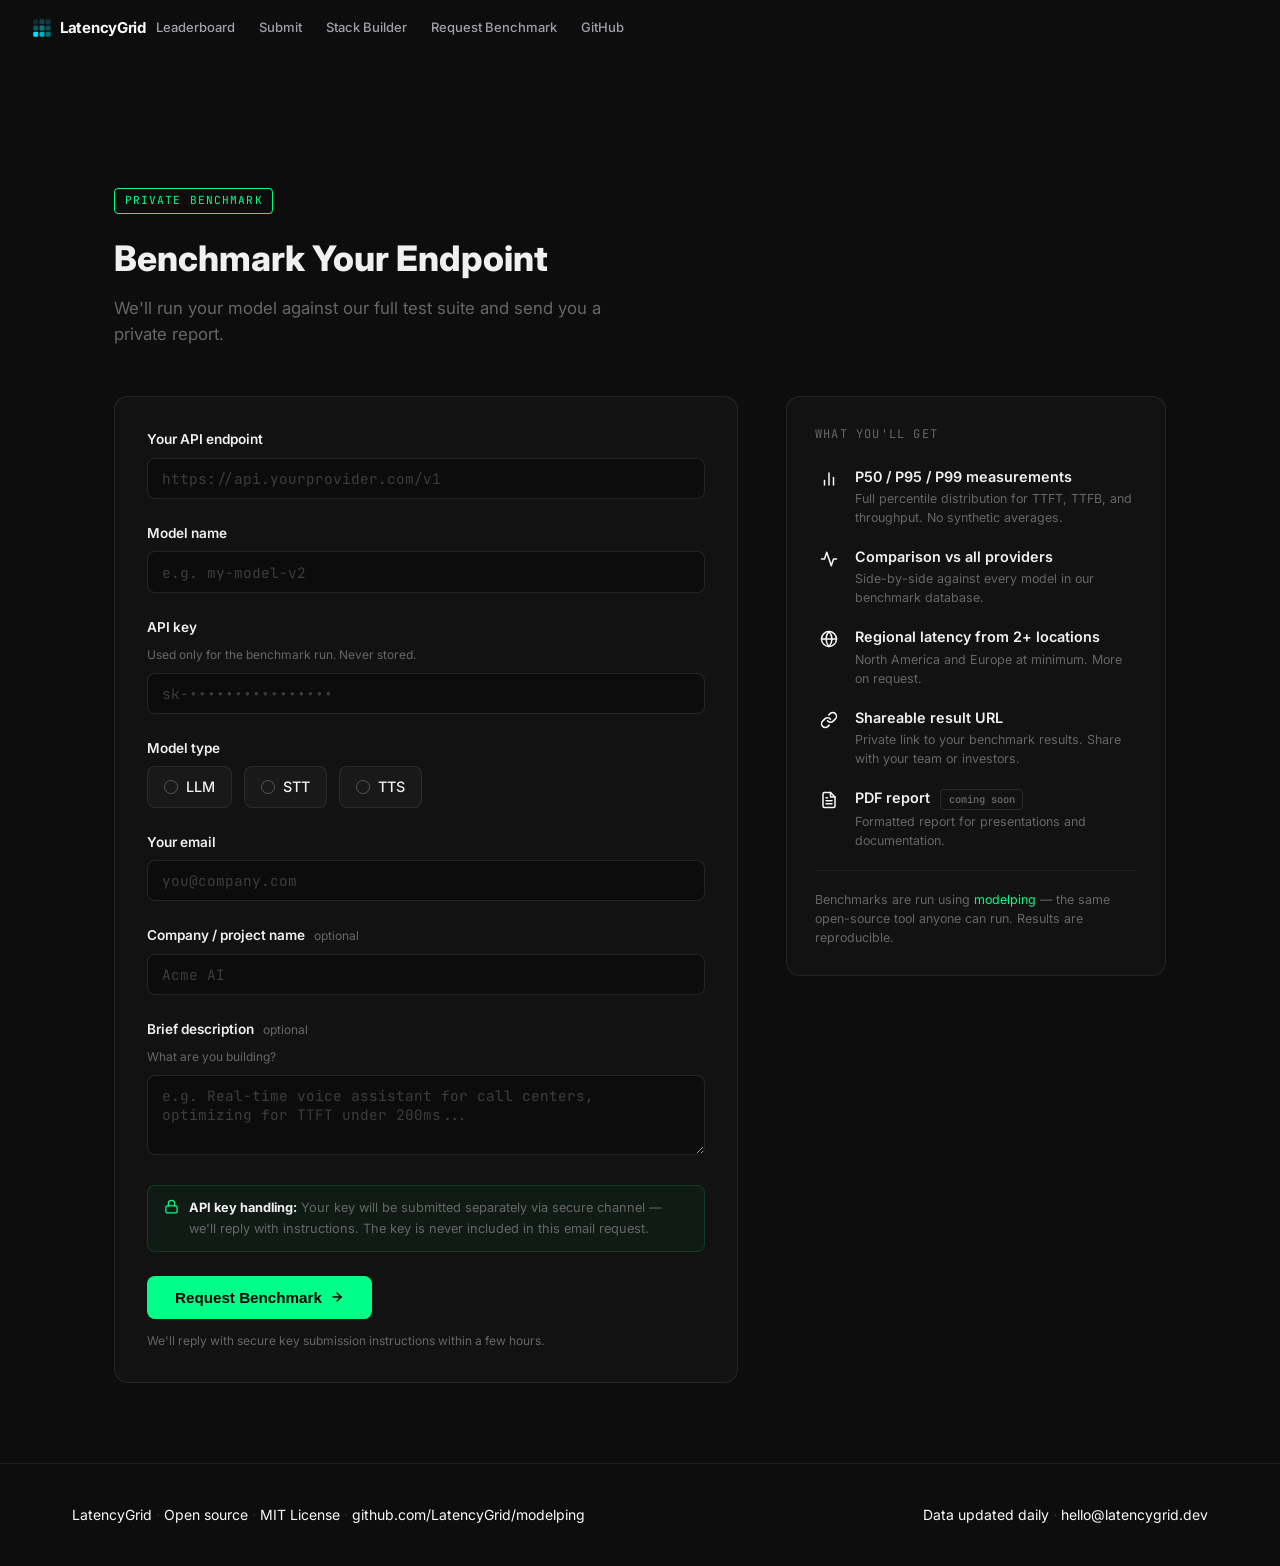
==== commit 1c1141f3: "feat: add Submit nav link across all pages" ====
--- a/benchmark.html
+++ b/benchmark.html
@@ -367,6 +367,7 @@
       </a>
       <div class="nav-links">
         <a href="/leaderboard">Leaderboard</a>
+        <a href="/submit">Submit</a>
         <a href="/quiz">Stack Builder</a>
         <a href="/benchmark" class="nav-active">Request Benchmark</a>
         <a href="https://github.com/LatencyGrid/modelping" target="_blank" rel="noopener">GitHub</a>
--- a/styles.css
+++ b/styles.css
@@ -475,21 +475,28 @@
 /* ===== MATRIX SECTION ===== */
 .matrix-controls {
   display: flex;
-  align-items: center;
-  gap: 12px;
-  margin-bottom: 24px;
+  gap: 16px;
+  align-items: center;
   flex-wrap: wrap;
-}
-
-.matrix-controls label {
-  font-size: 13px;
+  margin-bottom: 20px;
+}
+
+.matrix-control-group {
+  display: flex;
+  align-items: center;
+  gap: 8px;
+}
+
+.matrix-lbl {
+  font-size: 11px;
   font-weight: 600;
-  color: var(--text-secondary);
-  letter-spacing: 0.04em;
+  color: #52525b;
   text-transform: uppercase;
-  font-size: 11px;
-}
-
+  letter-spacing: 0.06em;
+  white-space: nowrap;
+}
+
+.matrix-select,
 .llm-select {
   background: var(--surface);
   border: 1px solid var(--border);
@@ -505,18 +512,32 @@
   background-repeat: no-repeat;
   background-position: right 10px center;
   transition: border-color 0.15s;
-  min-width: 220px;
-}
-
+  min-width: 180px;
+}
+
+.matrix-select:focus,
 .llm-select:focus {
   outline: none;
   border-color: var(--accent);
   box-shadow: 0 0 0 2px rgba(0,229,255,0.15);
 }
 
+.matrix-select option,
 .llm-select option {
   background: #1a1a1e;
   color: var(--text-primary);
+}
+
+.matrix-cell.selected {
+  background: rgba(0, 229, 255, 0.12) !important;
+  color: #00e5ff !important;
+  font-weight: 700;
+  box-shadow: inset 0 0 0 1px rgba(0, 229, 255, 0.4);
+}
+
+.matrix-row.highlighted > td,
+.matrix-col-highlighted {
+  background: rgba(0, 229, 255, 0.04);
 }
 
 /* Matrix table specifics */
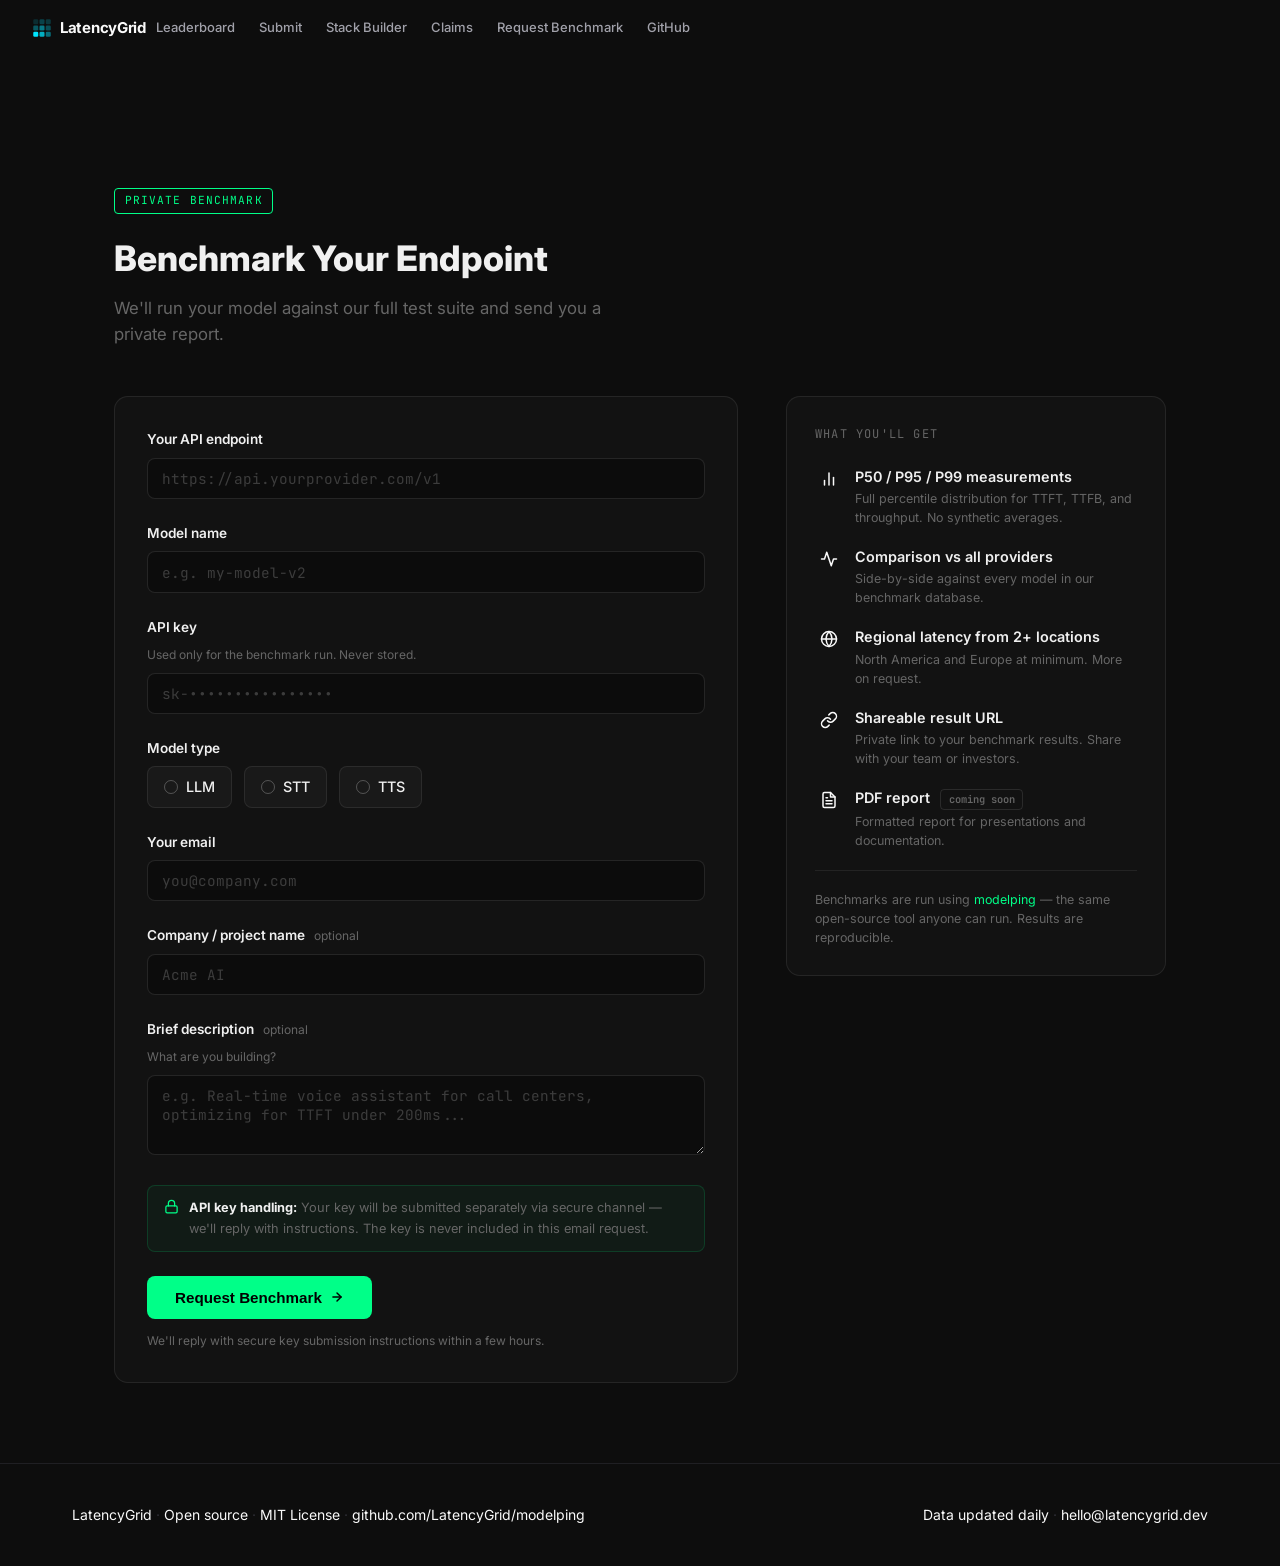
==== commit aa50e357: "feat: stack builder live data, lead capture, updated models, nav fix" ====
--- a/benchmark.html
+++ b/benchmark.html
@@ -369,6 +369,7 @@
         <a href="/leaderboard">Leaderboard</a>
         <a href="/submit">Submit</a>
         <a href="/quiz">Stack Builder</a>
+        <a href="/claims">Claims</a>
         <a href="/benchmark" class="nav-active">Request Benchmark</a>
         <a href="https://github.com/LatencyGrid/modelping" target="_blank" rel="noopener">GitHub</a>
       </div>
